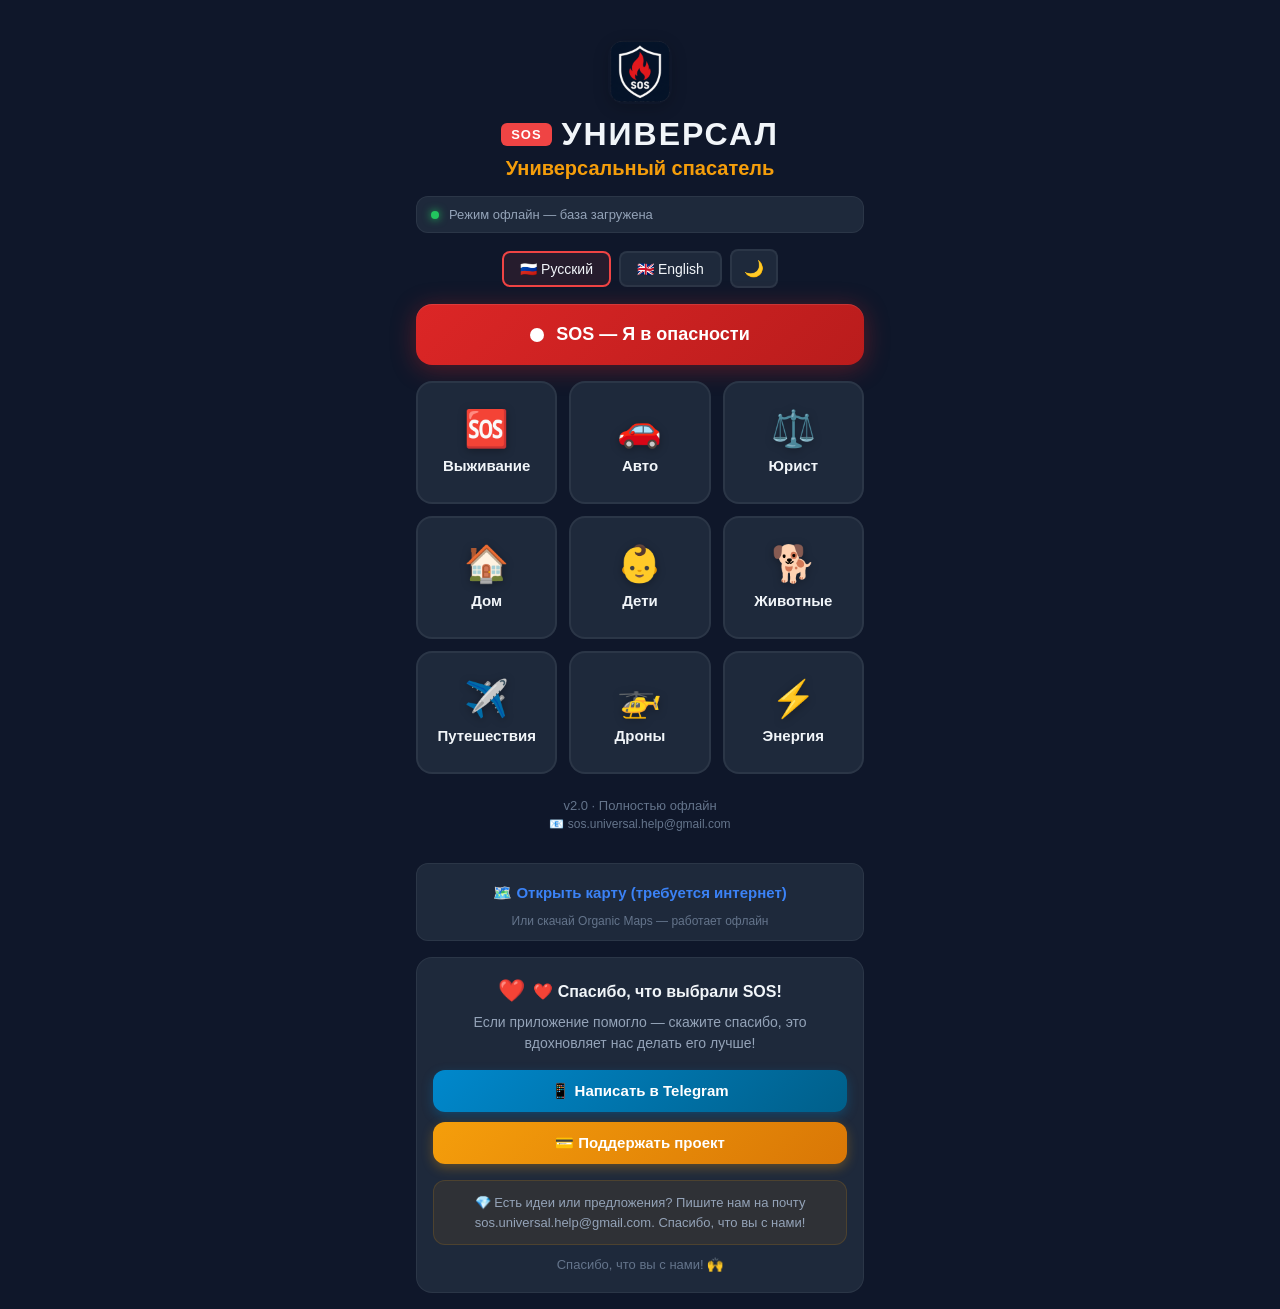
==== index.html @ a9f616a2 "fix: финальные правки перед релизом v2.0 🔧 С: - лавный экран: UNIVERSAL → С - одзаголовок: увеличен " ====
﻿<!DOCTYPE html>
<html lang="ru">
<head>
  <meta charset="UTF-8">
  <meta name="viewport" content="width=device-width, initial-scale=1.0, maximum-scale=1.0, user-scalable=no">
  <meta name="theme-color" content="#0f172a">
  <meta name="apple-mobile-web-app-capable" content="yes">
  <meta name="apple-mobile-web-app-status-bar-style" content="black-translucent">
  <title>SOS UNIVERSAL — Супер-приложение для любых ситуаций</title>
  
  <meta name="apple-mobile-web-app-title" content="SOS UNIVERSAL">
  
  <link rel="manifest" href="./manifest.json">
  <link rel="apple-touch-icon" href="./assets/icons/icon-192.png">
  <link rel="stylesheet" href="./css/styles.css">
</head>
<body>

  <div class="app">
    <!-- ЭКРАН 1: Главная (выбор модуля) -->
    <div class="screen active" id="screen-home">
      <div class="header">
        <img src="./assets/icons/icon-192.png" alt="SOS UNIVERSAL" class="app-logo">
        <h1><span class="sos-badge">SOS</span> <span style="font-size: 32px; letter-spacing: 2px;">УНИВЕРСАЛ</span></h1>
        <p style="font-size: 20px; font-weight: 700; color: var(--accent2); margin: 4px 0 0;" data-i18n="app_subtitle">Универсальный спасатель</p>
      </div>

      <div class="status-bar">
        <div class="dot"></div>
        <span data-i18n="status_online">Режим офлайн — база загружена</span>
      </div>

      <!-- Переключатель языка + тема -->
      <div class="lang-switcher">
        <button class="lang-btn active" data-lang="ru" onclick="setLanguage('ru')">
          🇷🇺 Русский
        </button>
        <button class="lang-btn" data-lang="en" onclick="setLanguage('en')">
          🇬🇧 English
        </button>
        <button class="theme-btn" onclick="toggleTheme()" id="themeToggle">🌙</button>
      </div>

      <!-- КНОПКА SOS -->
      <button class="sos-btn" onclick="window.location.href='./modules/survival/index.html?mode=sos'">
        <div class="pulse"></div>
        <span data-i18n="sos_button">SOS — Я в опасности</span>
      </button>

      <!-- Сетка 3×3 — 9 модулей -->
      <div class="grid">
        <button class="mod-btn survival" onclick="window.location.href='./modules/survival/index.html'">
          <span class="icon">🆘</span>
          <span class="label" data-i18n="mod_survival">Выживание</span>
        </button>
        <button class="mod-btn auto" onclick="window.location.href='./modules/auto/index.html'">
          <span class="icon">🚗</span>
          <span class="label" data-i18n="mod_auto">Авто</span>
        </button>
        <button class="mod-btn lawyer" onclick="window.location.href='./modules/lawyer/index.html'">
          <span class="icon">⚖️</span>
          <span class="label" data-i18n="mod_lawyer">Юрист</span>
        </button>
        <button class="mod-btn home" onclick="window.location.href='./modules/home/index.html'">
          <span class="icon">🏠</span>
          <span class="label" data-i18n="mod_home">Дом</span>
        </button>
        <button class="mod-btn kids" onclick="window.location.href='./modules/children/index.html'">
          <span class="icon">👶</span>
          <span class="label" data-i18n="mod_kids">Дети</span>
        </button>
        <button class="mod-btn animals" onclick="window.location.href='./modules/pets/index.html'">
          <span class="icon">🐕</span>
          <span class="label" data-i18n="mod_animals">Животные</span>
        </button>
        <button class="mod-btn travel" onclick="window.location.href='./modules/travel/index.html'">
          <span class="icon">✈️</span>
          <span class="label" data-i18n="mod_travel">Путешествия</span>
        </button>
        <button class="mod-btn drone" onclick="window.location.href='./modules/drone/index.html'">
          <span class="icon">🚁</span>
          <span class="label" data-i18n="mod_drone">Дроны</span>
        </button>
        <button class="mod-btn energy" onclick="window.location.href='./modules/energy/index.html'">
          <span class="icon">⚡</span>
          <span class="label" data-i18n="mod_energy">Энергия</span>
        </button>
      </div>

      <!-- ФУТЕР -->
      <div class="footer">
        <span data-i18n="footer_text">v2.0 · Полностью офлайн</span>
        <span style="display:block; margin-top:4px; font-size:12px; color:var(--text3);">
          📧 <a href="mailto:sos.universal.help@gmail.com" style="color:var(--text3); text-decoration:none;" data-i18n="footer_email">sos.universal.help@gmail.com</a>
        </span>
      </div>

      <!-- Карта и поддержка -->
      <div class="map-link-block">
        <a href="https://www.openstreetmap.org/" target="_blank" class="map-link" data-i18n="map_link">
          🗺️ Открыть карту (требуется интернет)
        </a>
        <span class="map-hint" data-i18n="map_hint">Или скачай Organic Maps — работает офлайн</span>
      </div>

      <!-- БЛОК БЛАГОДАРНОСТИ -->
      <div class="support-block">
        <div class="support-header">
          <span class="support-heart">❤️</span>
          <span class="support-title" data-i18n="support_title">Спасибо, что выбрали SOS UNIVERSAL!</span>
        </div>
        <p class="support-desc" data-i18n="support_desc">
          Если приложение помогло — скажите спасибо, это вдохновляет нас делать его лучше!
        </p>
        <div class="support-buttons">
          <a href="https://t.me/sos_universal_bot" target="_blank" class="support-btn telegram" data-i18n="support_telegram">
            📱 Написать в Telegram
          </a>
          <a href="https://www.tinkoff.ru/rm/zima.token1/5z4YV31214" target="_blank" rel="noopener noreferrer" class="support-btn donate" data-i18n="support_donate">
            💳 Поддержать проект
          </a>
        </div>
        <div class="support-trust" data-i18n="support_trust">
          💎 Есть идеи или предложения? Пишите нам на почту sos.universal.help@gmail.com. Спасибо, что вы с нами!
        </div>
        <div class="support-footer">
          <span data-i18n="support_footer">Спасибо, что вы с нами! 🙌</span>
        </div>
      </div>
    </div>
  </div>

  <!-- ========================================== -->
  <!-- ПРАВИЛЬНЫЙ ПОРЯДОК ЗАГРУЗКИ СКРИПТОВ v4.0 -->
  <!-- ========================================== -->

  <!-- 1. ЛОКАЛИЗАЦИЯ (СНАЧАЛА!) -->
  <script src="./core/locales.js"></script>

  <!-- 2. ТЕМА -->
  <script src="./core/theme.js"></script>

  <!-- 3. ИНИЦИАЛИЗАЦИЯ ЯЗЫКА -->
  <script>
    window.currentLang = localStorage.getItem('language') || 'ru';
    console.log('🌍 Текущий язык инициализирован:', window.currentLang);
  </script>

  <!-- 4. ПРИЛОЖЕНИЕ (ДЛЯ SOS И Т.Д.) -->
  <script src="./core/app.js"></script>

  <script>
    // ==========================================
    // ГЛОБАЛЬНЫЕ ФУНКЦИИ
    // ==========================================

    function setLanguage(lang) {
      document.querySelectorAll('.lang-btn').forEach(btn => {
        btn.classList.toggle('active', btn.dataset.lang === lang);
      });
      localStorage.setItem('language', lang);
      
      if (typeof window.currentLang !== 'undefined') {
        window.currentLang = lang;
      }
      
      updateTranslations(lang);
      
      if (typeof refreshDataRegistry === 'function') {
        refreshDataRegistry();
      }
    }

    function updateTranslations(lang) {
      const texts = typeof LOCALES !== 'undefined' ? (LOCALES[lang] || LOCALES.ru) : {};
      document.querySelectorAll('[data-i18n]').forEach(el => {
        const key = el.dataset.i18n;
        if (texts[key]) {
          el.textContent = texts[key];
        }
      });
    }

    function openSOS() {
      if (typeof showSOS === 'function') {
        showSOS();
      } else {
        window.location.href = './modules/survival/index.html?mode=sos';
      }
    }

    document.addEventListener('DOMContentLoaded', function() {
      const savedLang = localStorage.getItem('language') || 'ru';
      setLanguage(savedLang);
      
      if (typeof loadTheme === 'function') {
        loadTheme();
      }
    });
  </script>
</body>
</html>
---- css/styles.css ----
﻿/* ============================================
   SOS UNIVERSAL — Основные стили v4.1
   ============================================ */

:root {
  --bg: #0f172a;
  --card: #1e293b;
  --card-hover: #243447;
  --accent: #ef4444;
  --accent2: #f59e0b;
  --accent3: #22c55e;
  --water: #3b82f6;
  --fire: #f97316;
  --shelter: #10b981;
  --food: #84cc16;
  --med: #ec4899;
  --nav: #a855f7;
  --energy: #fbbf24;
  --text: #f1f5f9;
  --text2: #94a3b8;
  --text3: #64748b;
  --border: rgba(255, 255, 255, 0.06);
  --border-hover: rgba(255, 255, 255, 0.12);
  --shadow: 0 4px 20px rgba(0, 0, 0, 0.3);
  --radius: 16px;
}

[data-theme="light"] {
  --bg: #f1f5f9;
  --card: #ffffff;
  --card-hover: #f8fafc;
  --text: #0f172a;
  --text2: #475569;
  --text3: #64748b;
  --border: rgba(0, 0, 0, 0.08);
  --border-hover: rgba(0, 0, 0, 0.12);
  --shadow: 0 4px 20px rgba(0, 0, 0, 0.1);
}

/* ===== БАЗОВЫЕ СТИЛИ ===== */
* {
  box-sizing: border-box;
  -webkit-tap-highlight-color: transparent;
}

html, body {
  margin: 0;
  padding: 0;
  min-height: 100vh;
  background: var(--bg);
  color: var(--text);
  font-family: -apple-system, BlinkMacSystemFont, 'Segoe UI', Roboto, 'Helvetica Neue', Arial, sans-serif;
  overflow-x: hidden;
  -webkit-font-smoothing: antialiased;
  font-size: 16px;
  transition: background-color 0.3s ease, color 0.3s ease;
}

.app {
  max-width: 480px;
  margin: 0 auto;
  padding: 16px;
  min-height: 100vh;
  position: relative;
}

/* ===== APP LOGO ===== */
.app-logo {
  width: 64px;
  height: 64px;
  border-radius: 16px;
  margin-bottom: 8px;
  box-shadow: 0 4px 16px rgba(0, 0, 0, 0.2);
}

/* ===== SCROLLBAR ===== */
::-webkit-scrollbar { width: 6px; }
::-webkit-scrollbar-track { background: var(--bg); }
::-webkit-scrollbar-thumb { background: var(--text3); border-radius: 3px; }

/* ===== HEADER ===== */
.header {
  text-align: center;
  padding: 24px 0 16px;
}

.header h1 {
  font-size: 26px;
  margin: 0;
  font-weight: 800;
  letter-spacing: -0.5px;
  display: flex;
  align-items: center;
  justify-content: center;
  gap: 10px;
}

.sos-badge {
  background: var(--accent);
  color: white;
  padding: 4px 10px;
  border-radius: 6px;
  font-size: 13px;
  font-weight: 900;
  letter-spacing: 1px;
}

.header p {
  color: var(--text2);
  font-size: 14px;
  margin: 8px 0 0;
  font-weight: 400;
}

/* ===== STATUS BAR ===== */
.status-bar {
  display: flex;
  align-items: center;
  gap: 10px;
  font-size: 13px;
  color: var(--text2);
  margin-bottom: 16px;
  padding: 10px 14px;
  background: var(--card);
  border-radius: 12px;
  border: 1px solid var(--border);
}

.status-bar .dot {
  width: 8px;
  height: 8px;
  background: var(--accent3);
  border-radius: 50%;
  box-shadow: 0 0 8px var(--accent3);
  animation: dotPulse 2s infinite;
}

@keyframes dotPulse {
  0%, 100% { opacity: 1; }
  50% { opacity: 0.4; }
}

/* ===== SOS BUTTON ===== */
.sos-btn {
  background: linear-gradient(135deg, #dc2626, #b91c1c);
  border: none;
  border-radius: var(--radius);
  color: white;
  width: 100%;
  padding: 20px;
  font-size: 18px;
  font-weight: 700;
  cursor: pointer;
  margin: 0 0 16px;
  box-shadow: 0 4px 24px rgba(220, 38, 38, 0.35), inset 0 1px 0 rgba(255, 255, 255, 0.1);
  transition: all 0.2s ease;
  display: flex;
  align-items: center;
  justify-content: center;
  gap: 12px;
  position: relative;
  overflow: hidden;
}

.sos-btn::before {
  content: '';
  position: absolute;
  top: 0;
  left: -100%;
  width: 100%;
  height: 100%;
  background: linear-gradient(90deg, transparent, rgba(255, 255, 255, 0.1), transparent);
  transition: left 0.5s;
}

.sos-btn:hover::before { left: 100%; }
.sos-btn:active { transform: scale(0.97); }

.sos-btn .pulse {
  width: 14px;
  height: 14px;
  background: white;
  border-radius: 50%;
  animation: pulse 1.5s infinite ease-in-out;
}

@keyframes pulse {
  0%, 100% { opacity: 1; transform: scale(1); }
  50% { opacity: 0.5; transform: scale(1.4); }
}

/* ===== GRID (ГЛАВНАЯ) ===== */
.grid {
  display: grid;
  grid-template-columns: repeat(3, 1fr);
  gap: 12px;
}

@media (max-width: 480px) {
  .grid { grid-template-columns: repeat(3, 1fr); gap: 8px; }
}
@media (max-width: 360px) {
  .grid { grid-template-columns: repeat(2, 1fr); gap: 6px; }
}

.mod-btn {
  background: var(--card);
  border: 2px solid var(--border);
  border-radius: var(--radius);
  padding: 28px 12px;
  text-align: center;
  cursor: pointer;
  transition: all 0.25s ease;
  color: var(--text);
  display: flex;
  flex-direction: column;
  align-items: center;
  gap: 10px;
  position: relative;
  overflow: hidden;
}

.mod-btn::after {
  content: '';
  position: absolute;
  bottom: 0;
  left: 0;
  width: 100%;
  height: 3px;
  opacity: 0;
  transition: opacity 0.3s;
}

.mod-btn:hover {
  transform: translateY(-3px);
  border-color: var(--border-hover);
  box-shadow: var(--shadow);
}
.mod-btn:active { transform: translateY(-1px) scale(0.98); }

.mod-btn .icon { font-size: 36px; line-height: 1; filter: drop-shadow(0 2px 4px rgba(0,0,0,0.3)); }
.mod-btn .label { font-size: 15px; font-weight: 600; }

/* Цвета категорий модулей на главной */
.mod-btn.survival::after { background: var(--water); }
.mod-btn.auto::after { background: var(--fire); }
.mod-btn.lawyer::after { background: var(--shelter); }
.mod-btn.home::after { background: var(--food); }
.mod-btn.kids::after { background: var(--med); }
.mod-btn.animals::after { background: var(--nav); }
.mod-btn.travel::after { background: var(--accent2); }
.mod-btn.drone::after { background: #ea580c; }
.mod-btn.energy::after { background: var(--energy); }
.mod-btn.soon::after { background: var(--text3); }
.mod-btn:hover::after { opacity: 1; }

.mod-btn.survival:hover { border-color: rgba(59,130,246,0.4); background: rgba(59,130,246,0.06); }
.mod-btn.auto:hover { border-color: rgba(249,115,22,0.4); background: rgba(249,115,22,0.06); }
.mod-btn.lawyer:hover { border-color: rgba(16,185,129,0.4); background: rgba(16,185,129,0.06); }
.mod-btn.home:hover { border-color: rgba(132,204,22,0.4); background: rgba(132,204,22,0.06); }
.mod-btn.kids:hover { border-color: rgba(236,72,153,0.4); background: rgba(236,72,153,0.06); }
.mod-btn.animals:hover { border-color: rgba(168,85,247,0.4); background: rgba(168,85,247,0.06); }
.mod-btn.travel:hover { border-color: rgba(245,158,11,0.4); background: rgba(245,158,11,0.06); }
.mod-btn.drone:hover { border-color: rgba(234,88,12,0.4); background: rgba(234,88,12,0.06); }
.mod-btn.energy:hover { border-color: rgba(251,191,36,0.4); background: rgba(251,191,36,0.06); }
.mod-btn.soon:hover { border-color: rgba(100,116,139,0.4); background: rgba(100,116,139,0.06); }

/* ===== КНОПКИ КАТЕГОРИЙ В МОДУЛЯХ ===== */
.cat-btn {
  background: var(--card);
  border: 2px solid var(--border);
  border-radius: var(--radius);
  padding: 20px 12px;
  text-align: center;
  cursor: pointer;
  transition: all 0.25s ease;
  color: var(--text);
  display: flex;
  flex-direction: column;
  align-items: center;
  gap: 8px;
  width: 100%;
}

.cat-btn:hover {
  transform: translateY(-2px);
  border-color: var(--border-hover);
  box-shadow: var(--shadow);
}

.cat-btn .icon { font-size: 28px; }
.cat-btn .label { font-size: 13px; font-weight: 600; }

/* ===== LANGUAGE SWITCHER ===== */
.lang-switcher {
  display: flex;
  align-items: center;
  gap: 8px;
  margin-bottom: 16px;
  justify-content: center;
}

.lang-btn {
  background: var(--card);
  border: 2px solid var(--border);
  border-radius: 8px;
  padding: 8px 16px;
  font-size: 14px;
  cursor: pointer;
  transition: all 0.2s ease;
  color: var(--text);
}

.lang-btn.active {
  border-color: var(--accent);
  background: rgba(239, 68, 68, 0.1);
}
.lang-btn:hover { border-color: var(--border-hover); }

.theme-btn {
  background: var(--card);
  border: 2px solid var(--border);
  border-radius: 8px;
  padding: 8px 12px;
  font-size: 16px;
  cursor: pointer;
  transition: all 0.2s ease;
  color: var(--text);
}
.theme-btn:hover { border-color: var(--border-hover); }

/* ===== FOOTER ===== */
.footer {
  text-align: center;
  padding: 24px 0 16px;
  color: var(--text3);
  font-size: 13px;
}

/* ===== SCREENS ===== */
.screen {
  display: none;
  animation: fadeIn 0.35s cubic-bezier(0.4, 0, 0.2, 1);
}
.screen.active { display: block; }

@keyframes fadeIn {
  from { opacity: 0; transform: translateY(12px); }
  to { opacity: 1; transform: translateY(0); }
}

/* ===== BACK BUTTON ===== */
.back-btn {
  background: transparent;
  border: 1px solid var(--border);
  color: var(--text2);
  border-radius: 10px;
  padding: 10px 18px;
  cursor: pointer;
  font-size: 14px;
  margin-bottom: 16px;
  transition: all 0.2s;
  font-weight: 500;
  position: relative;
  z-index: 100;
  display: inline-block;
}

.back-btn:hover {
  border-color: var(--border-hover);
  color: var(--text);
  background: rgba(255, 255, 255, 0.03);
}
.back-btn:active { transform: scale(0.97); }

/* ===== PROGRESS BAR ===== */
.progress-bar {
  height: 4px;
  background: var(--border);
  border-radius: 2px;
  margin-bottom: 20px;
  overflow: hidden;
}

.progress-fill {
  height: 100%;
  background: linear-gradient(90deg, var(--water), #60a5fa);
  border-radius: 2px;
  transition: width 0.5s cubic-bezier(0.4, 0, 0.2, 1);
  box-shadow: 0 0 8px rgba(59, 130, 246, 0.3);
}

/* ===== QUESTION CARD ===== */
.question-card {
  background: var(--card);
  border-radius: var(--radius);
  padding: 24px 20px;
  border: 1px solid var(--border);
  margin-bottom: 16px;
}

.question-card h3 {
  margin: 0 0 20px;
  font-size: 20px;
  color: var(--text);
  font-weight: 700;
  line-height: 1.4;
}

.question-num {
  display: inline-block;
  background: var(--water);
  color: white;
  padding: 4px 10px;
  border-radius: 20px;
  font-size: 12px;
  font-weight: 700;
  margin-bottom: 12px;
}

/* ===== ПОДСКАЗКА ДЛЯ MULTI ===== */
.question-hint {
  margin: 0 0 14px 0;
  padding: 10px 14px;
  background: rgba(59, 130, 246, 0.12);
  border-left: 3px solid #3b82f6;
  border-radius: 0 8px 8px 0;
  color: #60a5fa;
  font-size: 14px;
  font-weight: 500;
  line-height: 1.4;
  display: flex;
  align-items: center;
  gap: 8px;
}

[data-theme="light"] .question-hint {
  background: rgba(59, 130, 246, 0.08);
  color: #2563eb;
}

/* ===== OPTIONS ===== */
.option {
  background: rgba(255, 255, 255, 0.02);
  border: 1.5px solid var(--border);
  border-radius: 12px;
  padding: 16px;
  margin-bottom: 10px;
  cursor: pointer;
  display: flex;
  align-items: center;
  gap: 14px;
  transition: all 0.2s ease;
  font-size: 16px;
  font-weight: 500;
  color: var(--text);
}

.option:hover {
  background: rgba(255, 255, 255, 0.04);
  border-color: var(--border-hover);
}

.option .check {
  width: 24px;
  height: 24px;
  border: 2px solid var(--text3);
  border-radius: 8px;
  flex-shrink: 0;
  display: flex;
  align-items: center;
  justify-content: center;
  font-size: 14px;
  transition: all 0.2s cubic-bezier(0.34, 1.56, 0.64, 1);
  color: transparent;
}

.option.multi .check { border-radius: 4px !important; }

.option.selected {
  background: rgba(59, 130, 246, 0.08);
  border-color: var(--water);
  color: var(--text);
}

.option.selected .check {
  background: var(--water);
  border-color: var(--water);
  color: white;
  box-shadow: 0 0 8px rgba(59, 130, 246, 0.4);
  transform: scale(1.1);
}

/* ===== NEXT BUTTON ===== */
.next-btn, .restart-btn {
  background: var(--water);
  border: none;
  border-radius: 14px;
  color: white;
  width: 100%;
  padding: 18px;
  font-size: 16px;
  font-weight: 700;
  cursor: pointer;
  margin-top: 8px;
  transition: all 0.2s ease;
  box-shadow: 0 4px 16px rgba(59, 130, 246, 0.3);
}

.next-btn:disabled {
  opacity: 0.35;
  cursor: not-allowed;
  box-shadow: none;
}

.next-btn:hover:not(:disabled) {
  transform: translateY(-1px);
  box-shadow: 0 6px 20px rgba(59, 130, 246, 0.4);
}
.next-btn:active:not(:disabled) { transform: scale(0.98); }

.restart-btn {
  background: var(--card);
  color: var(--text);
  border: 1px solid var(--border);
  box-shadow: none;
  margin-top: 16px;
}
.restart-btn:hover {
  border-color: var(--border-hover);
  background: var(--card-hover);
}

/* ===== RESULTS ===== */
.results-header {
  text-align: center;
  padding: 8px 0 20px;
}

.result-icon, #result-icon {
  font-size: 40px;
  margin-bottom: 8px;
}

.results-header h2 {
  margin: 0;
  font-size: 22px;
  font-weight: 700;
}
.results-header p {
  margin: 6px 0 0;
  color: var(--text2);
  font-size: 14px;
}

.result-card {
  background: var(--card);
  border-radius: var(--radius);
  padding: 20px;
  margin-bottom: 14px;
  border: 1px solid var(--border);
  border-left: 4px solid var(--water);
  cursor: pointer;
  transition: all 0.2s ease;
}

.result-card:hover {
  transform: translateX(4px);
  border-color: var(--border-hover);
}
.result-card:active { transform: translateX(2px) scale(0.99); }
.result-card.selected {
  border-left-color: var(--accent2);
  background: rgba(245, 158, 11, 0.05);
}

.result-card h4 {
  margin: 0 0 10px;
  font-size: 17px;
  font-weight: 700;
}
.result-card h3 {
  margin: 0 0 10px;
  font-size: 18px;
  font-weight: 700;
}
.result-card p {
  margin: 0;
  color: var(--text2);
  font-size: 15px;
  line-height: 1.6;
}
.result-card .meta {
  display: flex;
  gap: 10px;
  margin-top: 14px;
  font-size: 12px;
  color: var(--text3);
  flex-wrap: wrap;
}
.result-card .meta span {
  background: rgba(255, 255, 255, 0.04);
  padding: 5px 12px;
  border-radius: 20px;
  border: 1px solid var(--border);
}

/* ===== RESULT PREVIEW (for app.js) ===== */
.result-preview {
  display: flex;
  justify-content: space-between;
  align-items: center;
  margin-top: 12px;
  padding-top: 12px;
  border-top: 1px solid var(--border);
  color: var(--text3);
  font-size: 13px;
}
.result-preview .preview-label {
  display: flex;
  align-items: center;
  gap: 6px;
}
.result-preview .preview-arrow {
  font-size: 18px;
  color: var(--text2);
}

/* ===== NO RESULTS ===== */
.no-results {
  text-align: center;
  padding: 40px 20px;
  color: var(--text2);
}
.no-results p {
  font-size: 16px;
  margin-bottom: 8px;
}
.no-results .hint {
  font-size: 14px;
  color: var(--text3);
}

/* ===== BADGES — NAMESPACE ===== */
.badge.prio-fast { background: rgba(239, 68, 68, 0.12); color: #ef4444; }
.badge.prio-medium { background: rgba(245, 158, 11, 0.12); color: #f59e0b; }
.badge.prio-slow { background: rgba(16, 185, 129, 0.12); color: #10b981; }

.badge.rel-high { background: rgba(16, 185, 129, 0.12); color: #10b981; }
.badge.rel-medium { background: rgba(245, 158, 11, 0.12); color: #f59e0b; }
.badge.rel-low { background: rgba(239, 68, 68, 0.12); color: #ef4444; }

.badge.time { background: rgba(59, 130, 246, 0.12); color: #3b82f6; }
.badge.yield { background: rgba(16, 185, 129, 0.12); color: #10b981; }

/* ===== DETAIL VIEW ===== */
.detail-card {
  background: var(--card);
  border-radius: var(--radius);
  padding: 24px 20px;
  border: 1px solid var(--border);
  margin-bottom: 16px;
}

.detail-card h2 {
  margin: 0 0 16px;
  font-size: 22px;
  font-weight: 700;
}
.detail-card .detail-desc {
  color: var(--text2);
  font-size: 16px;
  line-height: 1.7;
  margin-bottom: 20px;
}

.detail-meta {
  display: flex;
  flex-wrap: wrap;
  gap: 8px;
  margin: 8px 0 16px;
}

/* ===== DETAIL TAGS ===== */
.detail-tags {
  display: flex;
  flex-wrap: wrap;
  gap: 6px;
  margin-top: 16px;
}
.detail-tags .tag {
  background: var(--border);
  color: var(--text2);
  padding: 4px 10px;
  border-radius: 20px;
  font-size: 11px;
  font-weight: 500;
}

/* ===== STEPS & WARNINGS ===== */
.steps-block, .warnings-block { margin-bottom: 20px; }
.steps-block h4, .warnings-block h4 {
  margin: 0 0 12px;
  font-size: 17px;
  font-weight: 700;
  text-transform: uppercase;
  letter-spacing: 0.5px;
}
.steps-block h4 { color: #10b981 !important; }
.warnings-block h4 { color: #f59e0b !important; }

.step-item, .warning-item {
  display: flex;
  gap: 12px;
  margin-bottom: 12px;
  font-size: 15px;
  line-height: 1.6;
  color: var(--text);
}

.step-num {
  width: 28px;
  height: 28px;
  background: var(--water);
  color: white;
  border-radius: 50%;
  display: flex;
  align-items: center;
  justify-content: center;
  font-size: 12px;
  font-weight: 700;
  flex-shrink: 0;
}

.warning-item .warn-icon {
  width: 28px;
  height: 28px;
  background: rgba(239, 68, 68, 0.15);
  color: var(--accent);
  border-radius: 50%;
  display: flex;
  align-items: center;
  justify-content: center;
  font-size: 14px;
  flex-shrink: 0;
}

/* ===== SOS SCREEN ===== */
.sos-card {
  background: var(--card);
  border-radius: var(--radius);
  padding: 24px 20px;
  border: 1px solid var(--border);
}

.sos-header {
  text-align: center;
  margin-bottom: 20px;
}
.sos-icon { font-size: 48px; margin-bottom: 12px; }
.sos-header h2 { margin: 0; font-size: 22px; font-weight: 700; }
.sos-desc {
  color: var(--text2);
  font-size: 15px;
  line-height: 1.6;
  margin-bottom: 20px;
}

.gps-block, .contact-block, .signals-block {
  margin-bottom: 20px;
  padding: 16px;
  background: rgba(255, 255, 255, 0.02);
  border-radius: 12px;
  border: 1px solid var(--border);
}

.gps-label, .contact-title, .signals-title {
  font-weight: 600;
  font-size: 15px;
  margin-bottom: 8px;
  color: var(--text);
}

.gps-coords {
  font-size: 18px;
  font-weight: 700;
  color: var(--accent3);
  font-family: 'Courier New', monospace;
}
.gps-time {
  font-size: 13px;
  color: var(--text3);
  margin-top: 4px;
}

.signal-item {
  display: flex;
  align-items: center;
  gap: 12px;
  padding: 12px;
  margin-bottom: 8px;
  background: var(--card);
  border-radius: 10px;
  cursor: pointer;
  transition: all 0.2s;
  border: 1px solid transparent;
}

.signal-item:hover {
  background: var(--card-hover);
  border-color: var(--border);
}

.signal-check {
  width: 22px;
  height: 22px;
  border: 2px solid var(--text3);
  border-radius: 6px;
  display: flex;
  align-items: center;
  justify-content: center;
  font-size: 12px;
  transition: all 0.2s;
  flex-shrink: 0;
  color: transparent;
}

.signal-item.active .signal-check {
  background: var(--accent3);
  border-color: var(--accent3);
  color: white;
}

.signal-item.active {
  border-color: rgba(34, 197, 94, 0.2);
  background: rgba(34, 197, 94, 0.05);
}

.flashlight-btn {
  width: 100%;
  padding: 16px;
  background: var(--card);
  border: 2px solid var(--border);
  border-radius: 12px;
  color: var(--text);
  font-size: 16px;
  font-weight: 600;
  cursor: pointer;
  margin: 16px 0;
  transition: all 0.3s;
}

.flashlight-btn.on {
  background: var(--accent2);
  border-color: var(--accent2);
  color: #000;
  box-shadow: 0 0 20px rgba(245, 158, 11, 0.3);
}

.psychology-block {
  margin-top: 20px;
  padding: 16px;
  background: rgba(139, 92, 246, 0.06);
  border-radius: 12px;
  border: 1px solid rgba(139, 92, 246, 0.15);
}

.psychology-title {
  font-weight: 700;
  font-size: 16px;
  margin-bottom: 12px;
  color: var(--text);
}

.psychology-item {
  display: flex;
  align-items: center;
  gap: 10px;
  padding: 8px 0;
  font-size: 14px;
  color: var(--text2);
}
.psychology-icon { font-size: 18px; }

.contact-field { margin-bottom: 16px; }
.contact-field label {
  font-size: 14px;
  color: var(--text2);
  font-weight: 500;
  display: block;
  margin-bottom: 4px;
}

.contact-input {
  width: 100%;
  padding: 14px 16px;
  background: var(--bg);
  border: 1px solid var(--border);
  border-radius: 10px;
  color: var(--text);
  font-size: 16px;
  transition: all 0.2s;
}

.contact-input:focus {
  outline: none;
  border-color: var(--water);
  box-shadow: 0 0 0 3px rgba(59, 130, 246, 0.1);
}

.send-sos-btn {
  width: 100%;
  padding: 18px;
  background: linear-gradient(135deg, #dc2626, #b91c1c);
  border: none;
  border-radius: 14px;
  color: white;
  font-size: 17px;
  font-weight: 700;
  cursor: pointer;
  margin: 8px 0 20px;
  transition: all 0.2s;
  box-shadow: 0 4px 16px rgba(220, 38, 38, 0.3);
}

.send-sos-btn:hover {
  transform: translateY(-1px);
  box-shadow: 0 6px 20px rgba(220, 38, 38, 0.4);
}
.send-sos-btn:active { transform: scale(0.97); }

/* ===== MAP LINK ===== */
.map-link-block {
  text-align: center;
  margin-top: 16px;
  padding: 12px;
  background: var(--card);
  border-radius: 12px;
  border: 1px solid var(--border);
}

.map-link {
  display: inline-block;
  color: var(--water);
  text-decoration: none;
  font-weight: 600;
  font-size: 15px;
  padding: 8px 16px;
  border-radius: 8px;
  transition: all 0.2s;
}
.map-link:hover {
  background: rgba(59, 130, 246, 0.08);
  transform: translateY(-1px);
}
.map-hint {
  display: block;
  font-size: 12px;
  color: var(--text3);
  margin-top: 4px;
}

/* ===== SUPPORT BLOCK ===== */
.support-block {
  margin-top: 16px;
  padding: 20px 16px;
  background: var(--card);
  border-radius: var(--radius);
  border: 1px solid var(--border);
  text-align: center;
}

.support-header {
  display: flex;
  align-items: center;
  justify-content: center;
  gap: 8px;
  margin-bottom: 8px;
}
.support-heart {
  font-size: 22px;
  animation: heartBeat 2s infinite ease-in-out;
}

@keyframes heartBeat {
  0%, 100% { transform: scale(1); }
  15% { transform: scale(1.2); }
  30% { transform: scale(1); }
  45% { transform: scale(1.15); }
  60% { transform: scale(1); }
}

.support-title { font-size: 16px; font-weight: 700; color: var(--text); }
.support-desc {
  font-size: 14px;
  color: var(--text2);
  margin: 8px 0 16px;
  line-height: 1.5;
}

.support-buttons {
  display: flex;
  flex-direction: column;
  gap: 10px;
  margin-bottom: 16px;
}

.support-btn {
  display: flex;
  align-items: center;
  justify-content: center;
  gap: 8px;
  padding: 12px 20px;
  border-radius: 12px;
  font-size: 15px;
  font-weight: 600;
  text-decoration: none;
  transition: all 0.3s ease;
  border: none;
  cursor: pointer;
}

.support-btn.telegram {
  background: linear-gradient(135deg, #0088cc, #005f8a);
  color: white;
  box-shadow: 0 4px 12px rgba(0, 136, 204, 0.3);
}
.support-btn.telegram:hover {
  transform: translateY(-2px);
  box-shadow: 0 6px 20px rgba(0, 136, 204, 0.4);
}

.support-btn.donate {
  background: linear-gradient(135deg, #f59e0b, #d97706);
  color: white;
  box-shadow: 0 4px 12px rgba(245, 158, 11, 0.3);
}
.support-btn.donate:hover {
  transform: translateY(-2px);
  box-shadow: 0 6px 20px rgba(245, 158, 11, 0.4);
}

.support-trust {
  margin-top: 16px;
  padding: 12px 16px;
  background: rgba(245, 158, 11, 0.08);
  border: 1px solid rgba(245, 158, 11, 0.15);
  border-radius: 12px;
  font-size: 13px;
  color: var(--text2);
  line-height: 1.5;
}
.support-footer {
  margin-top: 12px;
  font-size: 13px;
  color: var(--text3);
}

/* ===== TOAST ===== */
.toast {
  position: fixed;
  bottom: 24px;
  left: 50%;
  transform: translateX(-50%);
  background: var(--card);
  border: 1px solid var(--border);
  color: var(--text);
  padding: 14px 28px;
  border-radius: 12px;
  font-size: 14px;
  display: none;
  z-index: 100;
  box-shadow: var(--shadow);
  font-weight: 500;
  max-width: 90%;
  text-align: center;
}

/* ===== RESPONSIVE ===== */
@media (max-width: 480px) {
  .app { padding: 12px; }
  .header h1 { font-size: 22px; }
  .mod-btn { padding: 22px 8px; }
  .mod-btn .icon { font-size: 30px; }
  .mod-btn .label { font-size: 13px; }
  .sos-btn { font-size: 16px; padding: 16px; }
  .question-card h3 { font-size: 18px; }
  .option { font-size: 15px; padding: 14px; }
  .result-card h4 { font-size: 16px; }
  .result-card p { font-size: 14px; }
  .step-item, .warning-item { font-size: 14px; }
  .detail-card .detail-desc { font-size: 15px; }
  .detail-card h2 { font-size: 19px; }
  .support-title { font-size: 14px; }
  .support-desc { font-size: 13px; }
  .support-btn { font-size: 14px; padding: 10px 16px; }
  .question-hint { font-size: 13px; padding: 8px 12px; }
}

@media (max-width: 360px) {
  .app { padding: 8px; }
  .header h1 { font-size: 18px; }
  .mod-btn { padding: 16px 6px; }
  .mod-btn .icon { font-size: 24px; }
  .mod-btn .label { font-size: 11px; }
  .sos-btn { font-size: 14px; padding: 12px; }
  .grid { gap: 8px; }
  .question-card h3 { font-size: 16px; }
  .option { font-size: 14px; padding: 12px; }
  .result-card h4 { font-size: 14px; }
  .result-card p { font-size: 13px; }
  .step-item, .warning-item { font-size: 13px; }
  .detail-card .detail-desc { font-size: 14px; }
  .detail-card h2 { font-size: 17px; }
  .support-title { font-size: 13px; }
  .support-btn { font-size: 13px; padding: 8px 12px; }
}
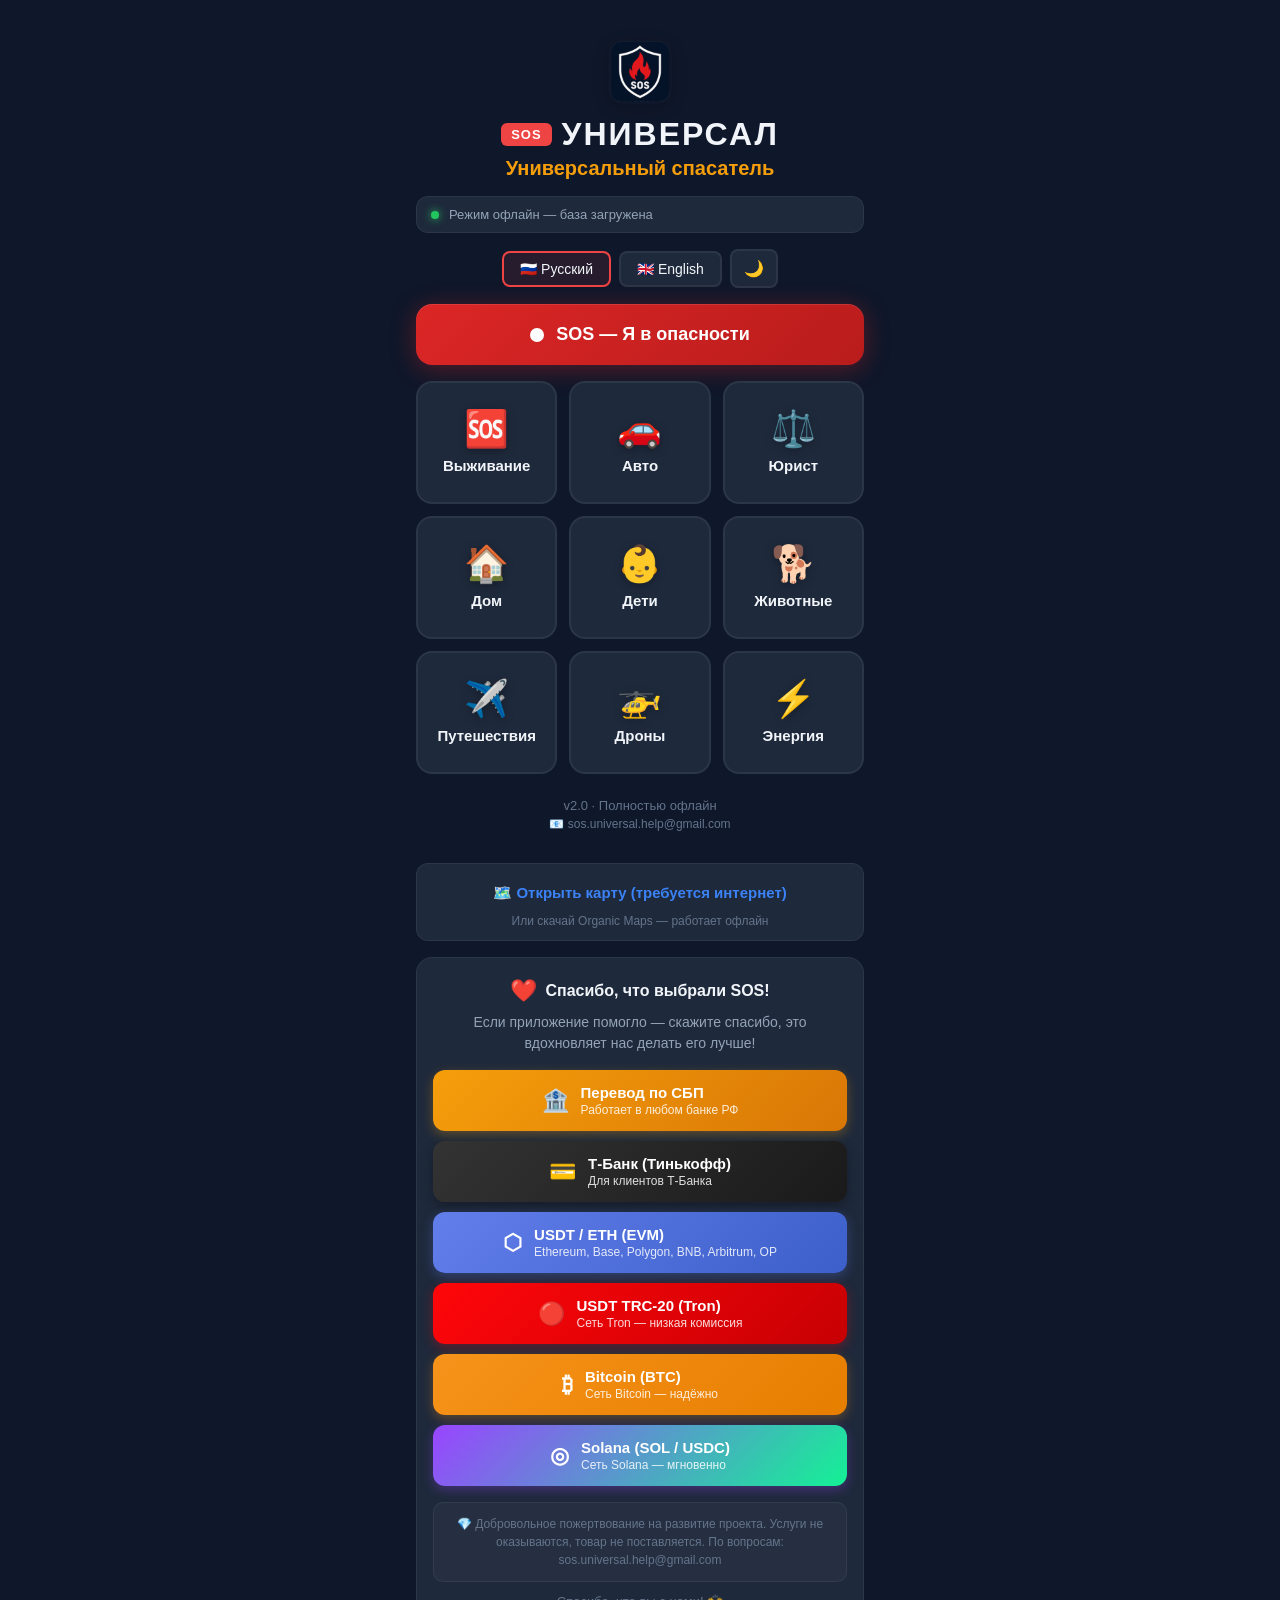
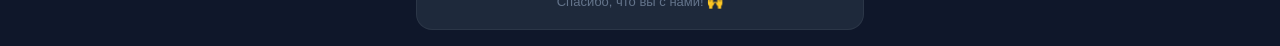
==== commit a26d605e: "feat: добавлены ключи поддержки (6 способов)" ====
--- a/index.html
+++ b/index.html
@@ -21,8 +21,8 @@
     <div class="screen active" id="screen-home">
       <div class="header">
         <img src="./assets/icons/icon-192.png" alt="SOS UNIVERSAL" class="app-logo">
-        <h1><span class="sos-badge">SOS</span> <span style="font-size: 32px; letter-spacing: 2px;">УНИВЕРСАЛ</span></h1>
-        <p style="font-size: 20px; font-weight: 700; color: var(--accent2); margin: 4px 0 0;" data-i18n="app_subtitle">Универсальный спасатель</p>
+        <h1><span class="sos-badge">SOS</span> <span style="font-size:32px; letter-spacing:2px;" data-i18n="app_title">УНИВЕРСАЛ</span></h1>
+        <p style="font-size:20px; font-weight:700; color:var(--accent2); margin:4px 0 0;" data-i18n="app_subtitle">Универсальный спасатель</p>
       </div>
 
       <div class="status-bar">
@@ -95,7 +95,7 @@
         </span>
       </div>
 
-      <!-- Карта и поддержка -->
+      <!-- Карта -->
       <div class="map-link-block">
         <a href="https://www.openstreetmap.org/" target="_blank" class="map-link" data-i18n="map_link">
           🗺️ Открыть карту (требуется интернет)
@@ -103,26 +103,85 @@
         <span class="map-hint" data-i18n="map_hint">Или скачай Organic Maps — работает офлайн</span>
       </div>
 
-      <!-- БЛОК БЛАГОДАРНОСТИ -->
-      <div class="support-block">
+      <!-- БЛОК ПОДДЕРЖКИ v2.2 — 6 способов -->
+      <div class="support-block" id="supportBlock">
         <div class="support-header">
           <span class="support-heart">❤️</span>
           <span class="support-title" data-i18n="support_title">Спасибо, что выбрали SOS UNIVERSAL!</span>
         </div>
+
         <p class="support-desc" data-i18n="support_desc">
-          Если приложение помогло — скажите спасибо, это вдохновляет нас делать его лучше!
+          Если приложение помогло — скажите спасибо. Это вдохновляет нас делать его лучше.
         </p>
-        <div class="support-buttons">
-          <a href="https://t.me/sos_universal_bot" target="_blank" class="support-btn telegram" data-i18n="support_telegram">
-            📱 Написать в Telegram
+
+        <div class="support-methods">
+
+          <!-- СБП -->
+          <button class="support-btn sbp" onclick="copySBP()" title="Скопировать реквизиты СБП">
+            <span class="btn-icon">🏦</span>
+            <span class="btn-text">
+              <span class="btn-label" data-i18n="support_sbp">Перевод по СБП</span>
+              <span class="btn-hint" data-i18n="support_sbp_hint">Работает в любом банке РФ</span>
+            </span>
+          </button>
+
+          <!-- Т-Банк -->
+          <a href="https://www.tinkoff.ru/rm/zima.token1/5z4YV31214" 
+             target="_blank" 
+             rel="noopener noreferrer nofollow"
+             class="support-btn tinkoff"
+             onclick="trackSupport('tinkoff')"
+             title="Открыть в Т-Банке">
+            <span class="btn-icon">💳</span>
+            <span class="btn-text">
+              <span class="btn-label" data-i18n="support_tinkoff">Т-Банк (Тинькофф)</span>
+              <span class="btn-hint" data-i18n="support_tinkoff_hint">Для клиентов Т-Банка</span>
+            </span>
           </a>
-          <a href="https://www.tinkoff.ru/rm/zima.token1/5z4YV31214" target="_blank" rel="noopener noreferrer" class="support-btn donate" data-i18n="support_donate">
-            💳 Поддержать проект
-          </a>
+
+          <!-- EVM -->
+          <button class="support-btn evm" onclick="copyEVM()" title="Скопировать EVM-адрес">
+            <span class="btn-icon">⬡</span>
+            <span class="btn-text">
+              <span class="btn-label" data-i18n="support_evm">USDT / ETH (EVM)</span>
+              <span class="btn-hint" data-i18n="support_evm_hint">Ethereum, Base, Polygon, BNB...</span>
+            </span>
+          </button>
+
+          <!-- Tron -->
+          <button class="support-btn tron" onclick="copyTron()" title="Скопировать Tron-адрес">
+            <span class="btn-icon">🔴</span>
+            <span class="btn-text">
+              <span class="btn-label" data-i18n="support_tron">USDT TRC-20 (Tron)</span>
+              <span class="btn-hint" data-i18n="support_tron_hint">Сеть Tron — низкая комиссия</span>
+            </span>
+          </button>
+
+          <!-- Bitcoin -->
+          <button class="support-btn btc" onclick="copyBTC()" title="Скопировать Bitcoin-адрес">
+            <span class="btn-icon">₿</span>
+            <span class="btn-text">
+              <span class="btn-label" data-i18n="support_btc">Bitcoin (BTC)</span>
+              <span class="btn-hint" data-i18n="support_btc_hint">Сеть Bitcoin — надёжно</span>
+            </span>
+          </button>
+
+          <!-- Solana -->
+          <button class="support-btn sol" onclick="copySOL()" title="Скопировать Solana-адрес">
+            <span class="btn-icon">◎</span>
+            <span class="btn-text">
+              <span class="btn-label" data-i18n="support_sol">Solana (SOL / USDC)</span>
+              <span class="btn-hint" data-i18n="support_sol_hint">Сеть Solana — мгновенно</span>
+            </span>
+          </button>
+
         </div>
-        <div class="support-trust" data-i18n="support_trust">
-          💎 Есть идеи или предложения? Пишите нам на почту sos.universal.help@gmail.com. Спасибо, что вы с нами!
+
+        <div class="support-legal" data-i18n="support_legal">
+          💎 Добровольное пожертвование на развитие проекта. Услуги не оказываются, товар не поставляется. 
+          По вопросам: <a href="mailto:sos.universal.help@gmail.com">sos.universal.help@gmail.com</a>
         </div>
+
         <div class="support-footer">
           <span data-i18n="support_footer">Спасибо, что вы с нами! 🙌</span>
         </div>
@@ -189,6 +248,102 @@
       }
     }
 
+    // ==========================================
+    // ФУНКЦИИ ПОДДЕРЖКИ (защита от банов + UX)
+    // ==========================================
+
+    // СБП: копируем номер телефона в буфер
+    function copySBP() {
+      const phone = '+79639424331';
+      if (navigator.clipboard && navigator.clipboard.writeText) {
+        navigator.clipboard.writeText(phone).then(() => {
+          showToast('📋 Номер скопирован. Откройте банк → СБП → Перевод по номеру телефона');
+        }).catch(() => {
+          fallbackCopy(phone, 'Номер скопирован. Откройте банк → СБП');
+        });
+      } else {
+        fallbackCopy(phone, 'Номер скопирован. Откройте банк → СБП');
+      }
+    }
+
+    // EVM: копируем адрес (Ethereum, Base, Polygon, BNB, Arbitrum, OP, Linea)
+    function copyEVM() {
+      const address = '0x428B1872339a628213d8560C1C2aB26146499dcA';
+      if (navigator.clipboard && navigator.clipboard.writeText) {
+        navigator.clipboard.writeText(address).then(() => {
+          showToast('📋 EVM-адрес скопирован. Сети: ETH, Base, Polygon, BNB, Arbitrum, OP');
+        }).catch(() => {
+          fallbackCopy(address, 'EVM-адрес скопирован');
+        });
+      } else {
+        fallbackCopy(address, 'EVM-адрес скопирован');
+      }
+    }
+
+    // Tron: копируем TRC-20 адрес
+    function copyTron() {
+      const address = 'TYBCg6Ev5uPjAopKxhritoqSuDwVHV5LbT';
+      if (navigator.clipboard && navigator.clipboard.writeText) {
+        navigator.clipboard.writeText(address).then(() => {
+          showToast('📋 Tron-адрес скопирован. Сеть: TRC-20 (Tron)');
+        }).catch(() => {
+          fallbackCopy(address, 'Tron-адрес скопирован');
+        });
+      } else {
+        fallbackCopy(address, 'Tron-адрес скопирован');
+      }
+    }
+
+    // Bitcoin: копируем BTC-адрес
+    function copyBTC() {
+      const address = 'bc1qw0lfv4hwvzk9qhax2xp0n4jm94lce4mkn8pwjl';
+      if (navigator.clipboard && navigator.clipboard.writeText) {
+        navigator.clipboard.writeText(address).then(() => {
+          showToast('📋 Bitcoin-адрес скопирован. Сеть: Bitcoin (BTC)');
+        }).catch(() => {
+          fallbackCopy(address, 'Bitcoin-адрес скопирован');
+        });
+      } else {
+        fallbackCopy(address, 'Bitcoin-адрес скопирован');
+      }
+    }
+
+    // Solana: копируем SOL-адрес
+    function copySOL() {
+      const address = '4rPx8Vtk5dcBe8CpCb9ZgaGf9HwW9cf5FesuspijLfCj';
+      if (navigator.clipboard && navigator.clipboard.writeText) {
+        navigator.clipboard.writeText(address).then(() => {
+          showToast('📋 Solana-адрес скопирован. Сеть: Solana (SOL / USDC)');
+        }).catch(() => {
+          fallbackCopy(address, 'Solana-адрес скопирован');
+        });
+      } else {
+        fallbackCopy(address, 'Solana-адрес скопирован');
+      }
+    }
+
+    // Fallback копирование для старых браузеров
+    function fallbackCopy(text, msg) {
+      const ta = document.createElement('textarea');
+      ta.value = text;
+      ta.style.position = 'fixed';
+      ta.style.opacity = '0';
+      document.body.appendChild(ta);
+      ta.select();
+      try {
+        document.execCommand('copy');
+        showToast(msg);
+      } catch (e) {
+        showToast('Реквизиты: ' + text);
+      }
+      document.body.removeChild(ta);
+    }
+
+    // Трекинг (опционально)
+    function trackSupport(method) {
+      console.log('[Support] Клик:', method);
+    }
+
     document.addEventListener('DOMContentLoaded', function() {
       const savedLang = localStorage.getItem('language') || 'ru';
       setLanguage(savedLang);
--- a/css/styles.css
+++ b/css/styles.css
@@ -705,6 +705,8 @@
   font-weight: 700;
   text-transform: uppercase;
   letter-spacing: 0.5px;
+  display: flex;
+  align-items: center;
 }
 .steps-block h4 { color: #10b981 !important; }
 .warnings-block h4 { color: #f59e0b !important; }
@@ -1074,6 +1076,149 @@
   font-weight: 500;
   max-width: 90%;
   text-align: center;
+}
+
+/* ===== ПОДСКАЗКА НА ЭКРАНЕ РЕЗУЛЬТАТОВ ===== */
+.result-hint {
+  text-align: center;
+  font-size: 20px;        /* увеличенный шрифт */
+  font-weight: 700;       /* жирный */
+  color: var(--accent2);
+  margin: 0 0 20px 0;
+  padding: 14px 20px;
+  background: rgba(245, 158, 11, 0.1);
+  border-radius: 14px;
+  border: 2px solid var(--accent2);
+  animation: hintPulse 2s ease-in-out infinite;
+}
+
+/* ===== SUPPORT METHODS v2.0 ===== */
+.support-methods {
+  display: flex;
+  flex-direction: column;
+  gap: 10px;
+  margin-bottom: 16px;
+}
+
+.support-btn {
+  display: flex;
+  align-items: center;
+  gap: 12px;
+  padding: 14px 18px;
+  border-radius: 12px;
+  font-size: 15px;
+  font-weight: 600;
+  text-decoration: none;
+  transition: all 0.2s ease;
+  border: none;
+  cursor: pointer;
+  width: 100%;
+  text-align: left;
+  color: white;
+}
+
+.support-btn .btn-icon {
+  font-size: 22px;
+  flex-shrink: 0;
+}
+
+.support-btn .btn-text {
+  display: flex;
+  flex-direction: column;
+  gap: 2px;
+}
+
+.support-btn .btn-label {
+  font-weight: 700;
+  font-size: 15px;
+}
+
+.support-btn .btn-hint {
+  font-weight: 400;
+  font-size: 12px;
+  opacity: 0.85;
+}
+
+/* СБП — жёлтый */
+.support-btn.sbp {
+  background: linear-gradient(135deg, #f59e0b, #d97706);
+  box-shadow: 0 4px 12px rgba(245, 158, 11, 0.3);
+}
+.support-btn.sbp:hover {
+  transform: translateY(-2px);
+  box-shadow: 0 6px 20px rgba(245, 158, 11, 0.4);
+}
+
+/* Т-Банк — чёрный/жёлтый */
+.support-btn.tinkoff {
+  background: linear-gradient(135deg, #333333, #1a1a1a);
+  box-shadow: 0 4px 12px rgba(0, 0, 0, 0.3);
+}
+.support-btn.tinkoff:hover {
+  transform: translateY(-2px);
+  box-shadow: 0 6px 20px rgba(0, 0, 0, 0.4);
+}
+
+/* EVM — фиолетовый/синий */
+.support-btn.evm {
+  background: linear-gradient(135deg, #627eea, #3c5fc9);
+  box-shadow: 0 4px 12px rgba(98, 126, 234, 0.3);
+}
+.support-btn.evm:hover {
+  transform: translateY(-2px);
+  box-shadow: 0 6px 20px rgba(98, 126, 234, 0.4);
+}
+
+/* Tron — красный */
+.support-btn.tron {
+  background: linear-gradient(135deg, #ff060a, #c70003);
+  box-shadow: 0 4px 12px rgba(255, 6, 10, 0.3);
+}
+.support-btn.tron:hover {
+  transform: translateY(-2px);
+  box-shadow: 0 6px 20px rgba(255, 6, 10, 0.4);
+}
+
+/* Bitcoin — оранжевый */
+.support-btn.btc {
+  background: linear-gradient(135deg, #f7931a, #e67e00);
+  box-shadow: 0 4px 12px rgba(247, 147, 26, 0.3);
+}
+.support-btn.btc:hover {
+  transform: translateY(-2px);
+  box-shadow: 0 6px 20px rgba(247, 147, 26, 0.4);
+}
+
+/* Solana — фиолетово-зелёный */
+.support-btn.sol {
+  background: linear-gradient(135deg, #9945ff, #14f195);
+  box-shadow: 0 4px 12px rgba(153, 69, 255, 0.3);
+}
+.support-btn.sol:hover {
+  transform: translateY(-2px);
+  box-shadow: 0 6px 20px rgba(153, 69, 255, 0.4);
+}
+
+/* Юридический блок */
+.support-legal {
+  margin-top: 16px;
+  padding: 12px 14px;
+  background: rgba(255, 255, 255, 0.03);
+  border: 1px solid var(--border);
+  border-radius: 10px;
+  font-size: 12px;
+  color: var(--text3);
+  line-height: 1.5;
+  text-align: center;
+}
+.support-legal a {
+  color: var(--water);
+  text-decoration: none;
+}
+
+@keyframes hintPulse {
+  0%, 100% { opacity: 0.8; transform: scale(1); }
+  50% { opacity: 1; transform: scale(1.02); }
 }
 
 /* ===== RESPONSIVE ===== */
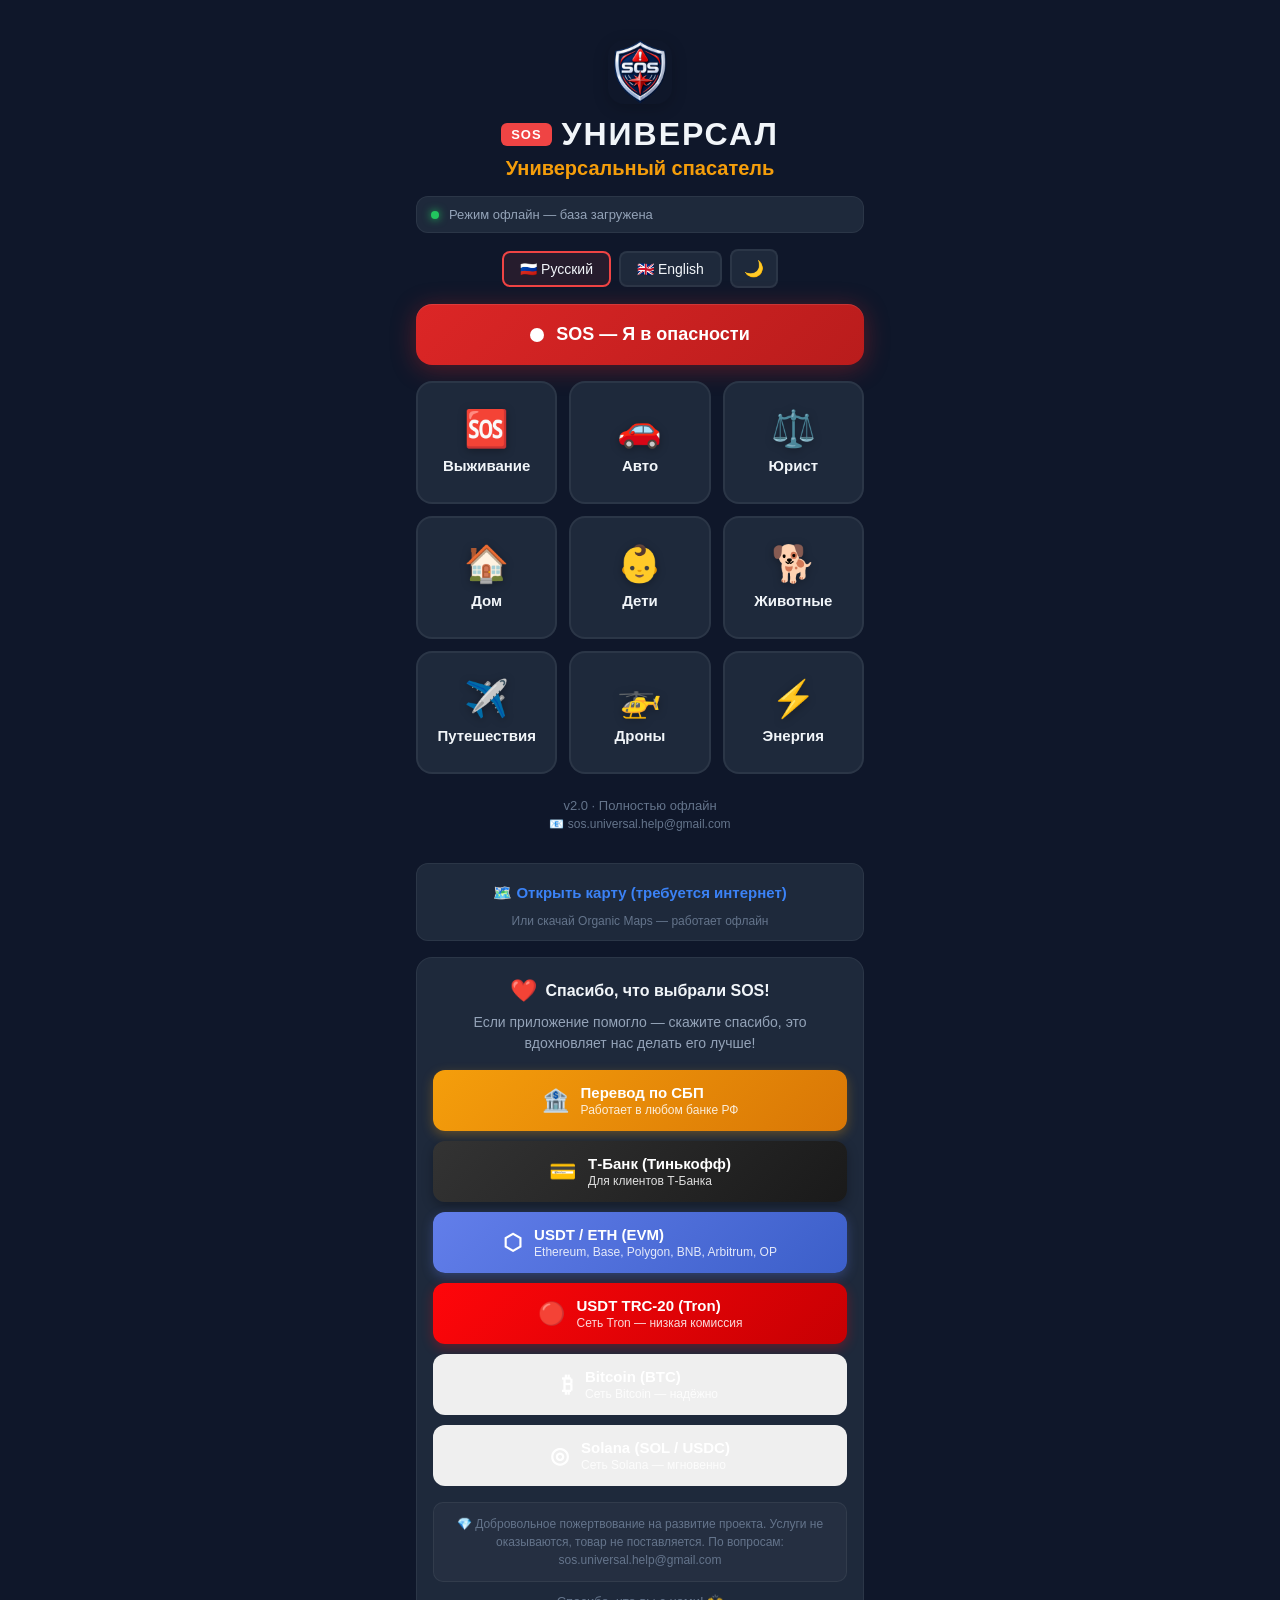
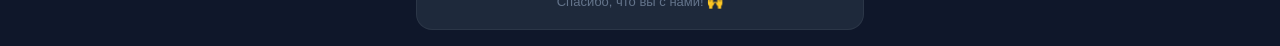
==== commit 0dc2847b: "fix: remove duplicate functions from all index.html files, fix support buttons (bitcoin/solana), upd" ====
--- a/index.html
+++ b/index.html
@@ -42,7 +42,7 @@
       </div>
 
       <!-- КНОПКА SOS -->
-      <button class="sos-btn" onclick="window.location.href='./modules/survival/index.html?mode=sos'">
+      <button class="sos-btn" onclick="openSOSFromHome()">
         <div class="pulse"></div>
         <span data-i18n="sos_button">SOS — Я в опасности</span>
       </button>
@@ -103,7 +103,7 @@
         <span class="map-hint" data-i18n="map_hint">Или скачай Organic Maps — работает офлайн</span>
       </div>
 
-      <!-- БЛОК ПОДДЕРЖКИ v2.2 — 6 способов -->
+      <!-- БЛОК ПОДДЕРЖКИ v2.2 — 6 способов (ИСПРАВЛЕНО!) -->
       <div class="support-block" id="supportBlock">
         <div class="support-header">
           <span class="support-heart">❤️</span>
@@ -117,7 +117,7 @@
         <div class="support-methods">
 
           <!-- СБП -->
-          <button class="support-btn sbp" onclick="copySBP()" title="Скопировать реквизиты СБП">
+          <button class="support-btn sbp" onclick="window.copySBP ? copySBP() : copyToClipboard('+79639424331', '📋 Номер скопирован')" title="Скопировать реквизиты СБП">
             <span class="btn-icon">🏦</span>
             <span class="btn-text">
               <span class="btn-label" data-i18n="support_sbp">Перевод по СБП</span>
@@ -130,7 +130,7 @@
              target="_blank" 
              rel="noopener noreferrer nofollow"
              class="support-btn tinkoff"
-             onclick="trackSupport('tinkoff')"
+             onclick="window.trackSupport ? trackSupport('tinkoff') : console.log('[Support] tinkoff')"
              title="Открыть в Т-Банке">
             <span class="btn-icon">💳</span>
             <span class="btn-text">
@@ -140,16 +140,16 @@
           </a>
 
           <!-- EVM -->
-          <button class="support-btn evm" onclick="copyEVM()" title="Скопировать EVM-адрес">
+          <button class="support-btn evm" onclick="window.copyCrypto ? copyCrypto('evm') : copyToClipboard('0x428B1872339a628213d8560C1C2aB26146499dcA', '📋 EVM-адрес скопирован')" title="Скопировать EVM-адрес">
             <span class="btn-icon">⬡</span>
             <span class="btn-text">
               <span class="btn-label" data-i18n="support_evm">USDT / ETH (EVM)</span>
-              <span class="btn-hint" data-i18n="support_evm_hint">Ethereum, Base, Polygon, BNB...</span>
+              <span class="btn-hint" data-i18n="support_evm_hint">Ethereum, Base, Polygon, BNB, Arbitrum, OP</span>
             </span>
           </button>
 
           <!-- Tron -->
-          <button class="support-btn tron" onclick="copyTron()" title="Скопировать Tron-адрес">
+          <button class="support-btn tron" onclick="window.copyCrypto ? copyCrypto('tron') : copyToClipboard('TYBCg6Ev5uPjAopKxhritoqSuDwVHV5LbT', '📋 Tron-адрес скопирован')" title="Скопировать Tron-адрес">
             <span class="btn-icon">🔴</span>
             <span class="btn-text">
               <span class="btn-label" data-i18n="support_tron">USDT TRC-20 (Tron)</span>
@@ -157,21 +157,21 @@
             </span>
           </button>
 
-          <!-- Bitcoin -->
-          <button class="support-btn btc" onclick="copyBTC()" title="Скопировать Bitcoin-адрес">
+          <!-- Bitcoin — ИСПРАВЛЕНО! -->
+          <button class="support-btn bitcoin" onclick="window.copyCrypto ? copyCrypto('bitcoin') : copyToClipboard('bc1qw0lfv4hwvzk9qhax2xp0n4jm94lce4mkn8pwjl', '📋 Bitcoin-адрес скопирован')" title="Скопировать Bitcoin-адрес">
             <span class="btn-icon">₿</span>
             <span class="btn-text">
-              <span class="btn-label" data-i18n="support_btc">Bitcoin (BTC)</span>
-              <span class="btn-hint" data-i18n="support_btc_hint">Сеть Bitcoin — надёжно</span>
-            </span>
-          </button>
-
-          <!-- Solana -->
-          <button class="support-btn sol" onclick="copySOL()" title="Скопировать Solana-адрес">
+              <span class="btn-label" data-i18n="support_bitcoin">Bitcoin (BTC)</span>
+              <span class="btn-hint" data-i18n="support_bitcoin_hint">Сеть Bitcoin — надёжно</span>
+            </span>
+          </button>
+
+          <!-- Solana — ИСПРАВЛЕНО! -->
+          <button class="support-btn solana" onclick="window.copyCrypto ? copyCrypto('solana') : copyToClipboard('4rPx8Vtk5dcBe8CpCb9ZgaGf9HwW9cf5FesuspijLfCj', '📋 Solana-адрес скопирован')" title="Скопировать Solana-адрес">
             <span class="btn-icon">◎</span>
             <span class="btn-text">
-              <span class="btn-label" data-i18n="support_sol">Solana (SOL / USDC)</span>
-              <span class="btn-hint" data-i18n="support_sol_hint">Сеть Solana — мгновенно</span>
+              <span class="btn-label" data-i18n="support_solana">Solana (SOL / USDC)</span>
+              <span class="btn-hint" data-i18n="support_solana_hint">Сеть Solana — мгновенно</span>
             </span>
           </button>
 
@@ -210,7 +210,7 @@
 
   <script>
     // ==========================================
-    // ГЛОБАЛЬНЫЕ ФУНКЦИИ
+    // ГЛОБАЛЬНЫЕ ФУНКЦИИ (ТОЛЬКО ТЕ, ЧТО НЕ В APP.JS)
     // ==========================================
 
     function setLanguage(lang) {
@@ -240,89 +240,25 @@
       });
     }
 
-    function openSOS() {
-      if (typeof showSOS === 'function') {
-        showSOS();
-      } else {
-        window.location.href = './modules/survival/index.html?mode=sos';
-      }
-    }
-
-    // ==========================================
-    // ФУНКЦИИ ПОДДЕРЖКИ (защита от банов + UX)
-    // ==========================================
-
-    // СБП: копируем номер телефона в буфер
-    function copySBP() {
-      const phone = '+79639424331';
+    // ✅ ФУНКЦИЯ ДЛЯ SOS С ГЛАВНОЙ
+    function openSOSFromHome() {
+      localStorage.setItem('sos_auto_open', '1');
+      window.location.href = './modules/survival/index.html';
+    }
+
+    // ✅ FALLBACK-ФУНКЦИЯ КОПИРОВАНИЯ (ЕСЛИ APP.JS НЕ ЗАГРУЗИЛСЯ)
+    function copyToClipboard(text, msg) {
       if (navigator.clipboard && navigator.clipboard.writeText) {
-        navigator.clipboard.writeText(phone).then(() => {
-          showToast('📋 Номер скопирован. Откройте банк → СБП → Перевод по номеру телефона');
+        navigator.clipboard.writeText(text).then(() => {
+          showToast ? showToast(msg) : alert(msg);
         }).catch(() => {
-          fallbackCopy(phone, 'Номер скопирован. Откройте банк → СБП');
+          fallbackCopy(text, msg);
         });
       } else {
-        fallbackCopy(phone, 'Номер скопирован. Откройте банк → СБП');
-      }
-    }
-
-    // EVM: копируем адрес (Ethereum, Base, Polygon, BNB, Arbitrum, OP, Linea)
-    function copyEVM() {
-      const address = '0x428B1872339a628213d8560C1C2aB26146499dcA';
-      if (navigator.clipboard && navigator.clipboard.writeText) {
-        navigator.clipboard.writeText(address).then(() => {
-          showToast('📋 EVM-адрес скопирован. Сети: ETH, Base, Polygon, BNB, Arbitrum, OP');
-        }).catch(() => {
-          fallbackCopy(address, 'EVM-адрес скопирован');
-        });
-      } else {
-        fallbackCopy(address, 'EVM-адрес скопирован');
-      }
-    }
-
-    // Tron: копируем TRC-20 адрес
-    function copyTron() {
-      const address = 'TYBCg6Ev5uPjAopKxhritoqSuDwVHV5LbT';
-      if (navigator.clipboard && navigator.clipboard.writeText) {
-        navigator.clipboard.writeText(address).then(() => {
-          showToast('📋 Tron-адрес скопирован. Сеть: TRC-20 (Tron)');
-        }).catch(() => {
-          fallbackCopy(address, 'Tron-адрес скопирован');
-        });
-      } else {
-        fallbackCopy(address, 'Tron-адрес скопирован');
-      }
-    }
-
-    // Bitcoin: копируем BTC-адрес
-    function copyBTC() {
-      const address = 'bc1qw0lfv4hwvzk9qhax2xp0n4jm94lce4mkn8pwjl';
-      if (navigator.clipboard && navigator.clipboard.writeText) {
-        navigator.clipboard.writeText(address).then(() => {
-          showToast('📋 Bitcoin-адрес скопирован. Сеть: Bitcoin (BTC)');
-        }).catch(() => {
-          fallbackCopy(address, 'Bitcoin-адрес скопирован');
-        });
-      } else {
-        fallbackCopy(address, 'Bitcoin-адрес скопирован');
-      }
-    }
-
-    // Solana: копируем SOL-адрес
-    function copySOL() {
-      const address = '4rPx8Vtk5dcBe8CpCb9ZgaGf9HwW9cf5FesuspijLfCj';
-      if (navigator.clipboard && navigator.clipboard.writeText) {
-        navigator.clipboard.writeText(address).then(() => {
-          showToast('📋 Solana-адрес скопирован. Сеть: Solana (SOL / USDC)');
-        }).catch(() => {
-          fallbackCopy(address, 'Solana-адрес скопирован');
-        });
-      } else {
-        fallbackCopy(address, 'Solana-адрес скопирован');
-      }
-    }
-
-    // Fallback копирование для старых браузеров
+        fallbackCopy(text, msg);
+      }
+    }
+
     function fallbackCopy(text, msg) {
       const ta = document.createElement('textarea');
       ta.value = text;
@@ -332,18 +268,14 @@
       ta.select();
       try {
         document.execCommand('copy');
-        showToast(msg);
+        showToast ? showToast(msg) : alert(msg);
       } catch (e) {
-        showToast('Реквизиты: ' + text);
+        showToast ? showToast('Реквизиты: ' + text) : alert('Реквизиты: ' + text);
       }
       document.body.removeChild(ta);
     }
 
-    // Трекинг (опционально)
-    function trackSupport(method) {
-      console.log('[Support] Клик:', method);
-    }
-
+    // ИНИЦИАЛИЗАЦИЯ
     document.addEventListener('DOMContentLoaded', function() {
       const savedLang = localStorage.getItem('language') || 'ru';
       setLanguage(savedLang);
--- a/css/styles.css
+++ b/css/styles.css
@@ -1078,6 +1078,15 @@
   text-align: center;
 }
 
+/* ===== SCREEN FLASHLIGHT FALLBACK ===== */
+body.screen-flash {
+  background: #ffffff !important;
+  transition: none !important;
+}
+body.screen-flash .app {
+  opacity: 0.1;
+}
+
 /* ===== ПОДСКАЗКА НА ЭКРАНЕ РЕЗУЛЬТАТОВ ===== */
 .result-hint {
   text-align: center;
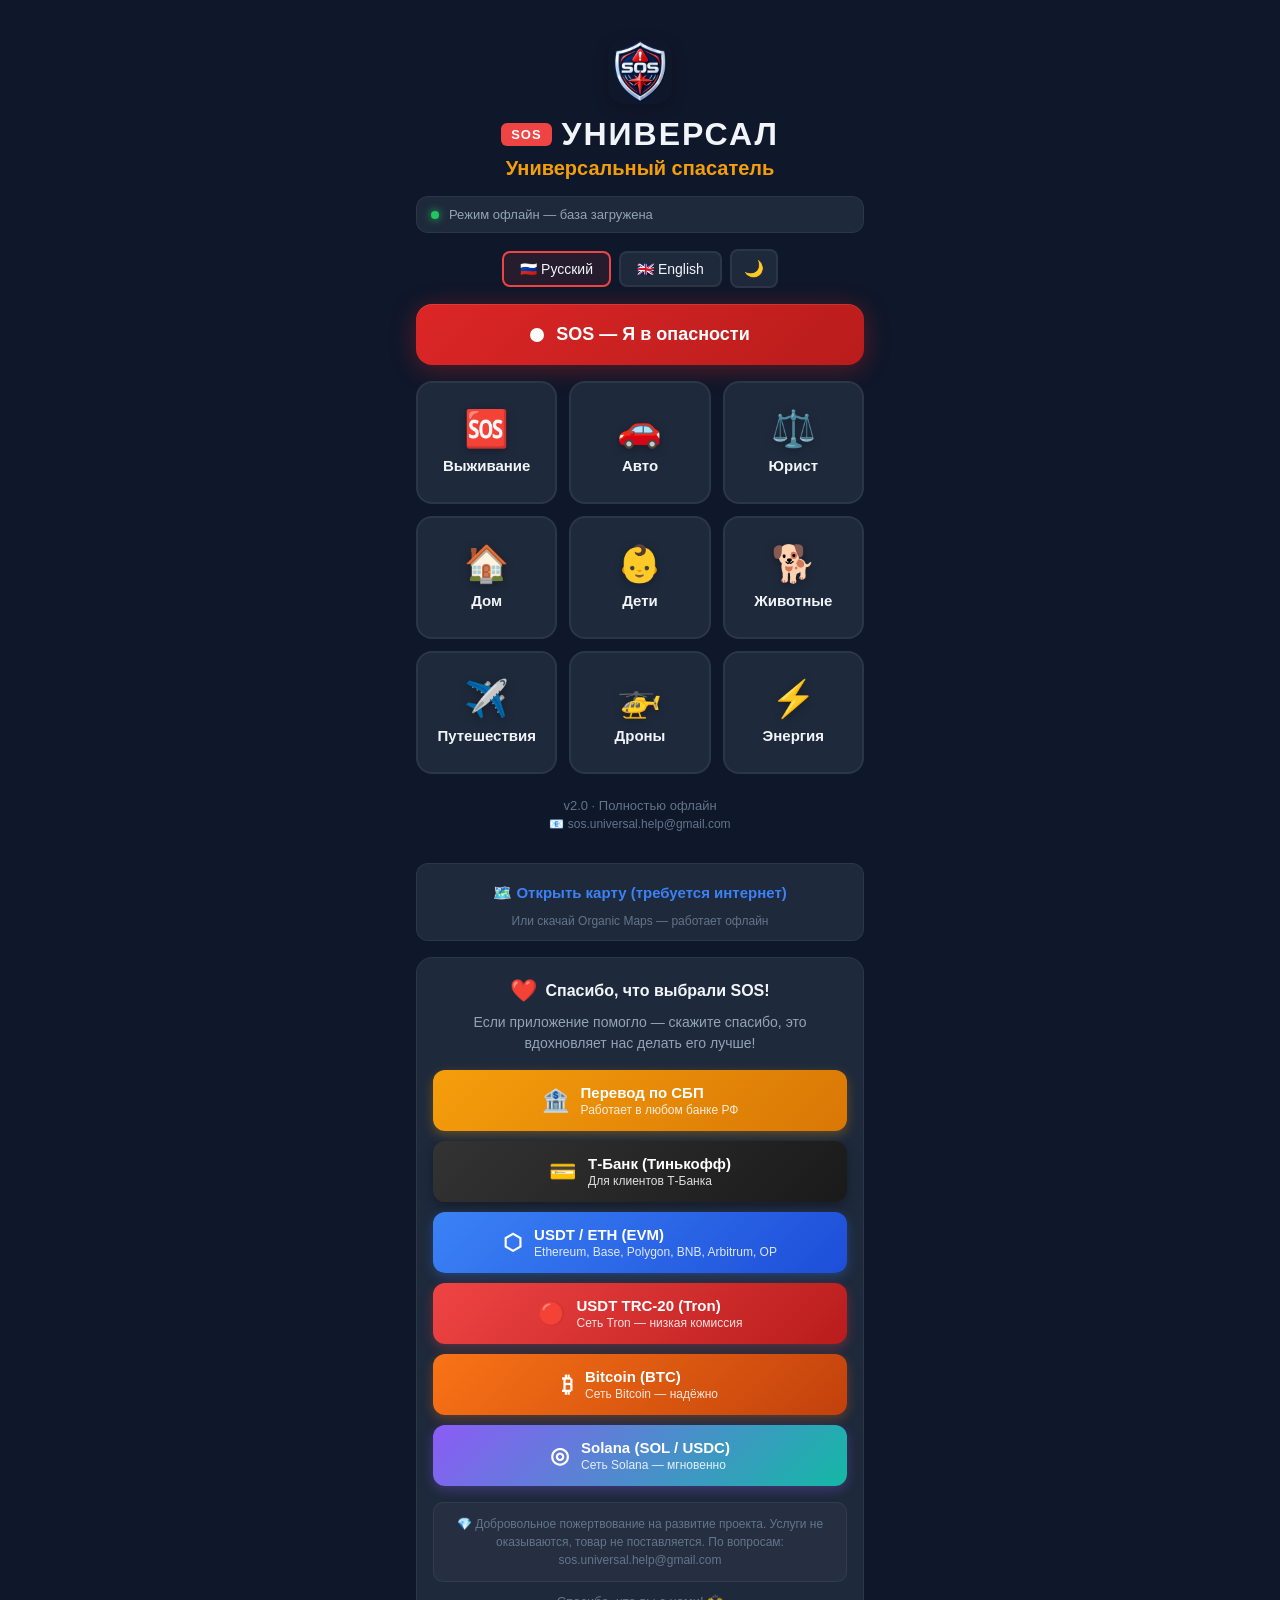
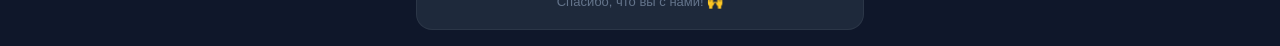
==== commit cc3ca182: "feat: добавлено авто-обновление PWA во все 9 модулей - обавлена проверка обновлений SW каждые 60 мин" ====
--- a/index.html
+++ b/index.html
@@ -103,7 +103,7 @@
         <span class="map-hint" data-i18n="map_hint">Или скачай Organic Maps — работает офлайн</span>
       </div>
 
-      <!-- БЛОК ПОДДЕРЖКИ v2.2 — 6 способов (ИСПРАВЛЕНО!) -->
+      <!-- БЛОК ПОДДЕРЖКИ v2.2 — 6 способов -->
       <div class="support-block" id="supportBlock">
         <div class="support-header">
           <span class="support-heart">❤️</span>
@@ -157,7 +157,7 @@
             </span>
           </button>
 
-          <!-- Bitcoin — ИСПРАВЛЕНО! -->
+          <!-- Bitcoin -->
           <button class="support-btn bitcoin" onclick="window.copyCrypto ? copyCrypto('bitcoin') : copyToClipboard('bc1qw0lfv4hwvzk9qhax2xp0n4jm94lce4mkn8pwjl', '📋 Bitcoin-адрес скопирован')" title="Скопировать Bitcoin-адрес">
             <span class="btn-icon">₿</span>
             <span class="btn-text">
@@ -166,7 +166,7 @@
             </span>
           </button>
 
-          <!-- Solana — ИСПРАВЛЕНО! -->
+          <!-- Solana -->
           <button class="support-btn solana" onclick="window.copyCrypto ? copyCrypto('solana') : copyToClipboard('4rPx8Vtk5dcBe8CpCb9ZgaGf9HwW9cf5FesuspijLfCj', '📋 Solana-адрес скопирован')" title="Скопировать Solana-адрес">
             <span class="btn-icon">◎</span>
             <span class="btn-text">
@@ -188,6 +188,8 @@
       </div>
     </div>
   </div>
+
+  <div class="toast" id="toast"></div>
 
   <!-- ========================================== -->
   <!-- ПРАВИЛЬНЫЙ ПОРЯДОК ЗАГРУЗКИ СКРИПТОВ v4.0 -->
@@ -275,13 +277,78 @@
       document.body.removeChild(ta);
     }
 
+    // ==========================================
+    // 🔄 АВТОМАТИЧЕСКОЕ ОБНОВЛЕНИЕ PWA
+    // ==========================================
+
+    let swUpdateAvailable = false;
+
+    if ('serviceWorker' in navigator) {
+      navigator.serviceWorker.register('./sw.js')
+        .then(reg => {
+          console.log('✅ SW registered:', reg.scope);
+          
+          // Проверка обновлений каждые 60 минут
+          setInterval(() => {
+            reg.update().then(() => {
+              console.log('🔄 SW check for updates');
+            }).catch(err => {
+              console.warn('⚠️ SW update check failed:', err);
+            });
+          }, 60 * 60 * 1000);
+          
+          reg.addEventListener('updatefound', () => {
+            const newSW = reg.installing;
+            console.log('🔄 New SW found, installing...');
+            
+            newSW.addEventListener('statechange', () => {
+              if (newSW.state === 'installed' && navigator.serviceWorker.controller) {
+                swUpdateAvailable = true;
+                showToast('🔄 Доступна новая версия! Перезагрузите страницу.');
+                console.log('🔄 Update available! Please refresh.');
+              }
+            });
+          });
+        })
+        .catch(err => console.error('❌ SW registration failed:', err));
+      
+      navigator.serviceWorker.addEventListener('controllerchange', () => {
+        console.log('🔄 Service Worker обновлён!');
+        showToast('✅ Приложение обновлено! Перезагрузите страницу.');
+      });
+    }
+
+    // ==========================================
     // ИНИЦИАЛИЗАЦИЯ
+    // ==========================================
+
     document.addEventListener('DOMContentLoaded', function() {
+      // 1. Авто-открытие SOS при переходе с главной
+      if (localStorage.getItem('sos_auto_open') === '1') {
+        localStorage.removeItem('sos_auto_open');
+        setTimeout(() => {
+          if (typeof showSOS === 'function') showSOS();
+        }, 400);
+      }
+
+      // 2. Язык
       const savedLang = localStorage.getItem('language') || 'ru';
       setLanguage(savedLang);
       
+      // 3. Тема
       if (typeof loadTheme === 'function') {
         loadTheme();
+      }
+      
+      // 4. Проверка обновлений SW при загрузке
+      if ('serviceWorker' in navigator) {
+        navigator.serviceWorker.ready.then(registration => {
+          registration.update().then(() => {
+            console.log('🔄 SW update check on page load');
+          }).catch(err => {
+            console.warn('⚠️ SW update check failed:', err);
+          });
+        });
       }
     });
   </script>
--- a/css/styles.css
+++ b/css/styles.css
@@ -1101,7 +1101,7 @@
   animation: hintPulse 2s ease-in-out infinite;
 }
 
-/* ===== SUPPORT METHODS v2.0 ===== */
+/* ===== SUPPORT METHODS v2.2 ===== */
 .support-methods {
   display: flex;
   flex-direction: column;
@@ -1158,7 +1158,7 @@
   box-shadow: 0 6px 20px rgba(245, 158, 11, 0.4);
 }
 
-/* Т-Банк — чёрный/жёлтый */
+/* Т-Банк — чёрный */
 .support-btn.tinkoff {
   background: linear-gradient(135deg, #333333, #1a1a1a);
   box-shadow: 0 4px 12px rgba(0, 0, 0, 0.3);
@@ -1168,44 +1168,44 @@
   box-shadow: 0 6px 20px rgba(0, 0, 0, 0.4);
 }
 
-/* EVM — фиолетовый/синий */
+/* EVM — синий */
 .support-btn.evm {
-  background: linear-gradient(135deg, #627eea, #3c5fc9);
-  box-shadow: 0 4px 12px rgba(98, 126, 234, 0.3);
+  background: linear-gradient(135deg, #3b82f6, #1d4ed8);
+  box-shadow: 0 4px 12px rgba(59, 130, 246, 0.3);
 }
 .support-btn.evm:hover {
   transform: translateY(-2px);
-  box-shadow: 0 6px 20px rgba(98, 126, 234, 0.4);
+  box-shadow: 0 6px 20px rgba(59, 130, 246, 0.4);
 }
 
 /* Tron — красный */
 .support-btn.tron {
-  background: linear-gradient(135deg, #ff060a, #c70003);
-  box-shadow: 0 4px 12px rgba(255, 6, 10, 0.3);
+  background: linear-gradient(135deg, #ef4444, #b91c1c);
+  box-shadow: 0 4px 12px rgba(239, 68, 68, 0.3);
 }
 .support-btn.tron:hover {
   transform: translateY(-2px);
-  box-shadow: 0 6px 20px rgba(255, 6, 10, 0.4);
+  box-shadow: 0 6px 20px rgba(239, 68, 68, 0.4);
 }
 
 /* Bitcoin — оранжевый */
-.support-btn.btc {
-  background: linear-gradient(135deg, #f7931a, #e67e00);
-  box-shadow: 0 4px 12px rgba(247, 147, 26, 0.3);
-}
-.support-btn.btc:hover {
+.support-btn.bitcoin {
+  background: linear-gradient(135deg, #f97316, #c2410c);
+  box-shadow: 0 4px 12px rgba(249, 115, 22, 0.3);
+}
+.support-btn.bitcoin:hover {
   transform: translateY(-2px);
-  box-shadow: 0 6px 20px rgba(247, 147, 26, 0.4);
+  box-shadow: 0 6px 20px rgba(249, 115, 22, 0.4);
 }
 
 /* Solana — фиолетово-зелёный */
-.support-btn.sol {
-  background: linear-gradient(135deg, #9945ff, #14f195);
-  box-shadow: 0 4px 12px rgba(153, 69, 255, 0.3);
-}
-.support-btn.sol:hover {
+.support-btn.solana {
+  background: linear-gradient(135deg, #8b5cf6, #14b8a6);
+  box-shadow: 0 4px 12px rgba(139, 92, 246, 0.3);
+}
+.support-btn.solana:hover {
   transform: translateY(-2px);
-  box-shadow: 0 6px 20px rgba(153, 69, 255, 0.4);
+  box-shadow: 0 6px 20px rgba(139, 92, 246, 0.4);
 }
 
 /* Юридический блок */
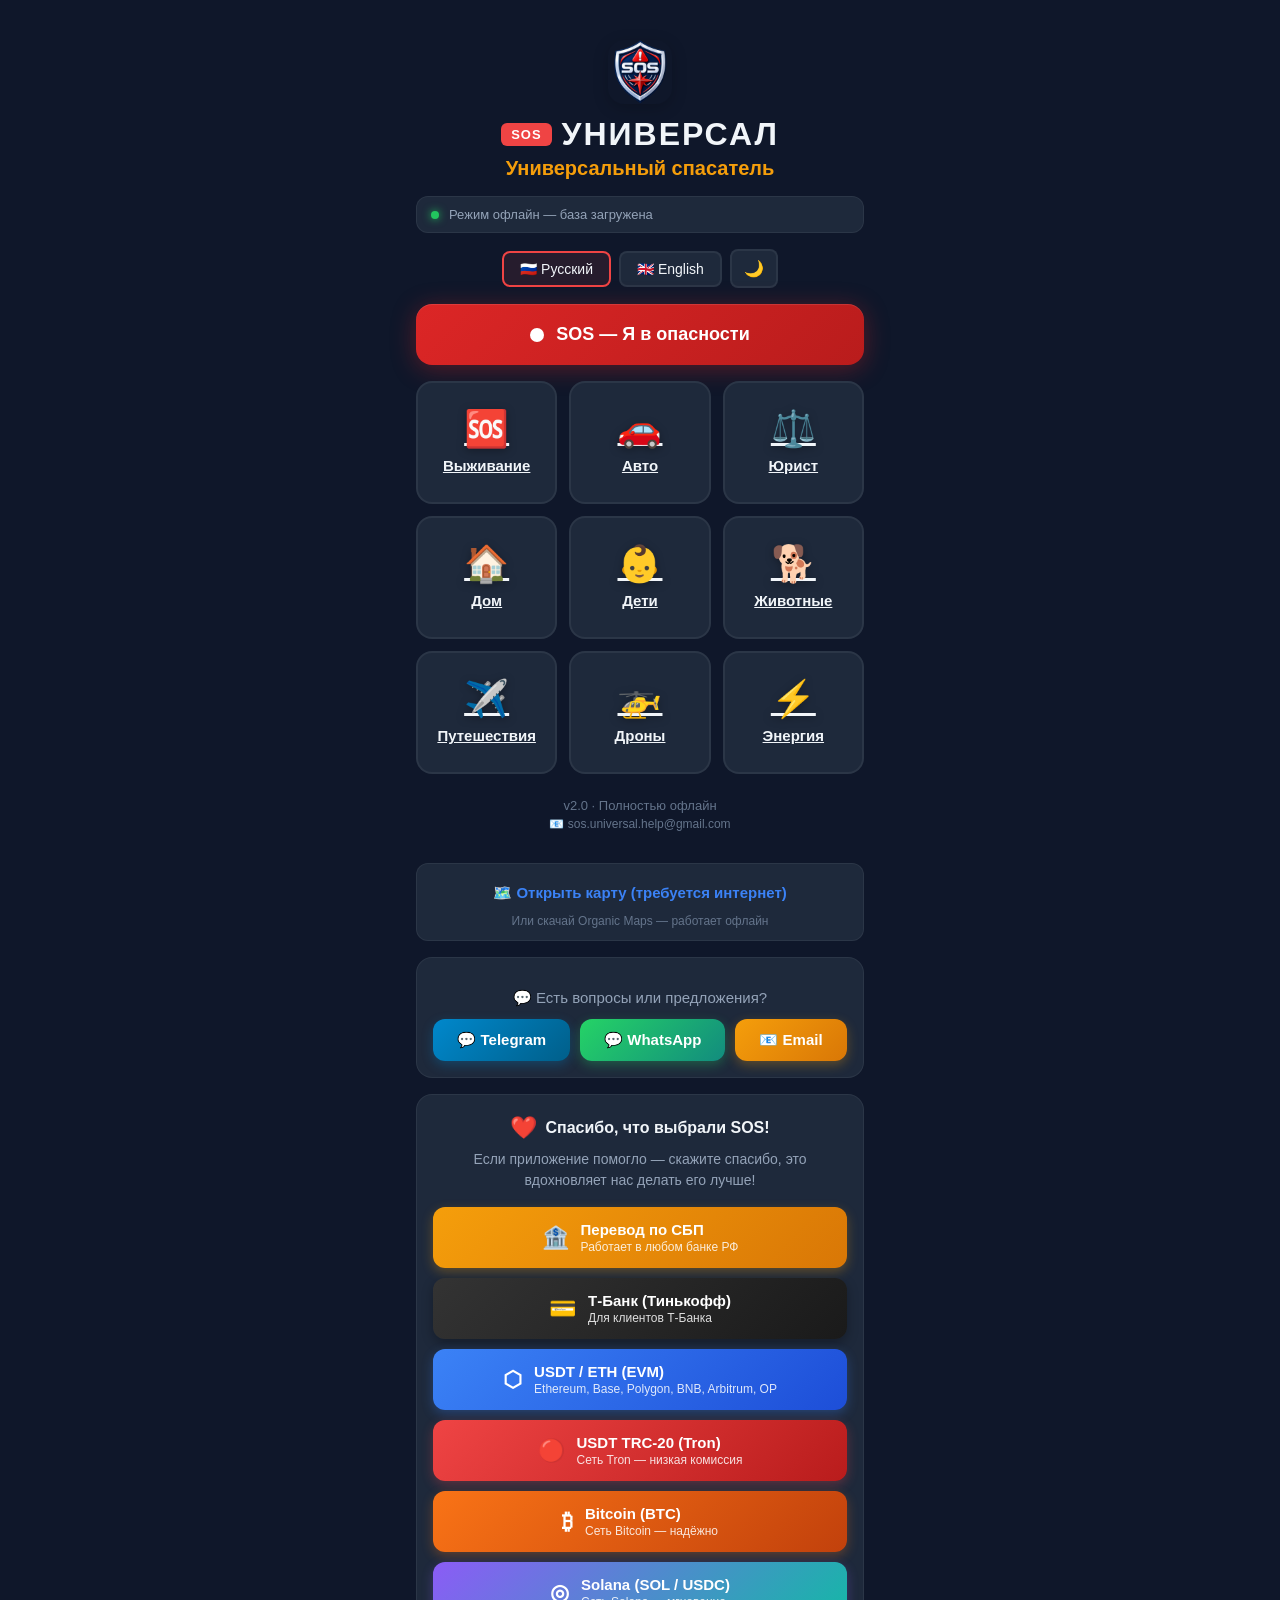
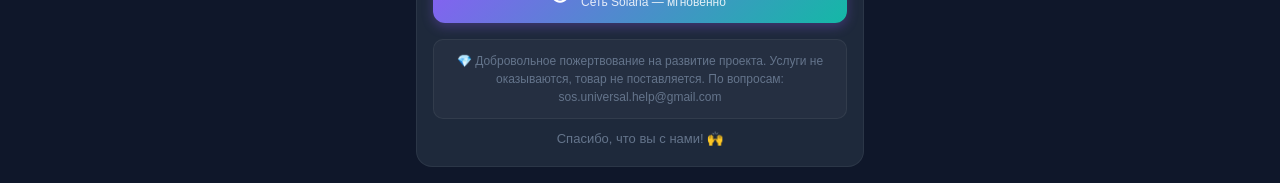
==== commit c6212f7d: "refactor: перенос стилей feedback из HTML в CSS" ====
--- a/index.html
+++ b/index.html
@@ -2,17 +2,19 @@
 <html lang="ru">
 <head>
   <meta charset="UTF-8">
-  <meta name="viewport" content="width=device-width, initial-scale=1.0, maximum-scale=1.0, user-scalable=no">
+  <meta name="viewport" content="width=device-width, initial-scale=1.0">
   <meta name="theme-color" content="#0f172a">
   <meta name="apple-mobile-web-app-capable" content="yes">
   <meta name="apple-mobile-web-app-status-bar-style" content="black-translucent">
   <title>SOS UNIVERSAL — Супер-приложение для любых ситуаций</title>
-  
+
   <meta name="apple-mobile-web-app-title" content="SOS UNIVERSAL">
-  
+
   <link rel="manifest" href="./manifest.json">
   <link rel="apple-touch-icon" href="./assets/icons/icon-192.png">
   <link rel="stylesheet" href="./css/styles.css">
+
+<base target="_blank">
 </head>
 <body>
 
@@ -20,7 +22,7 @@
     <!-- ЭКРАН 1: Главная (выбор модуля) -->
     <div class="screen active" id="screen-home">
       <div class="header">
-        <img src="./assets/icons/icon-192.png" alt="SOS UNIVERSAL" class="app-logo">
+        <img src="./assets/icons/icon-192.png" alt="SOS UNIVERSAL" class="app-logo" onerror="this.style.display='none'">
         <h1><span class="sos-badge">SOS</span> <span style="font-size:32px; letter-spacing:2px;" data-i18n="app_title">УНИВЕРСАЛ</span></h1>
         <p style="font-size:20px; font-weight:700; color:var(--accent2); margin:4px 0 0;" data-i18n="app_subtitle">Универсальный спасатель</p>
       </div>
@@ -38,7 +40,7 @@
         <button class="lang-btn" data-lang="en" onclick="setLanguage('en')">
           🇬🇧 English
         </button>
-        <button class="theme-btn" onclick="toggleTheme()" id="themeToggle">🌙</button>
+        <button class="theme-btn" onclick="toggleTheme()" id="themeToggle" aria-label="Переключить тему">🌙</button>
       </div>
 
       <!-- КНОПКА SOS -->
@@ -47,44 +49,44 @@
         <span data-i18n="sos_button">SOS — Я в опасности</span>
       </button>
 
-      <!-- Сетка 3×3 — 9 модулей -->
+      <!-- Сетка 3×3 — 9 модулей (ссылки, не кнопки) -->
       <div class="grid">
-        <button class="mod-btn survival" onclick="window.location.href='./modules/survival/index.html'">
+        <a href="./modules/survival/index.html" class="mod-btn survival">
           <span class="icon">🆘</span>
           <span class="label" data-i18n="mod_survival">Выживание</span>
-        </button>
-        <button class="mod-btn auto" onclick="window.location.href='./modules/auto/index.html'">
+        </a>
+        <a href="./modules/auto/index.html" class="mod-btn auto">
           <span class="icon">🚗</span>
           <span class="label" data-i18n="mod_auto">Авто</span>
-        </button>
-        <button class="mod-btn lawyer" onclick="window.location.href='./modules/lawyer/index.html'">
+        </a>
+        <a href="./modules/lawyer/index.html" class="mod-btn lawyer">
           <span class="icon">⚖️</span>
           <span class="label" data-i18n="mod_lawyer">Юрист</span>
-        </button>
-        <button class="mod-btn home" onclick="window.location.href='./modules/home/index.html'">
+        </a>
+        <a href="./modules/home/index.html" class="mod-btn home">
           <span class="icon">🏠</span>
           <span class="label" data-i18n="mod_home">Дом</span>
-        </button>
-        <button class="mod-btn kids" onclick="window.location.href='./modules/children/index.html'">
+        </a>
+        <a href="./modules/children/index.html" class="mod-btn kids">
           <span class="icon">👶</span>
           <span class="label" data-i18n="mod_kids">Дети</span>
-        </button>
-        <button class="mod-btn animals" onclick="window.location.href='./modules/pets/index.html'">
+        </a>
+        <a href="./modules/pets/index.html" class="mod-btn animals">
           <span class="icon">🐕</span>
           <span class="label" data-i18n="mod_animals">Животные</span>
-        </button>
-        <button class="mod-btn travel" onclick="window.location.href='./modules/travel/index.html'">
+        </a>
+        <a href="./modules/travel/index.html" class="mod-btn travel">
           <span class="icon">✈️</span>
           <span class="label" data-i18n="mod_travel">Путешествия</span>
-        </button>
-        <button class="mod-btn drone" onclick="window.location.href='./modules/drone/index.html'">
+        </a>
+        <a href="./modules/drone/index.html" class="mod-btn drone">
           <span class="icon">🚁</span>
           <span class="label" data-i18n="mod_drone">Дроны</span>
-        </button>
-        <button class="mod-btn energy" onclick="window.location.href='./modules/energy/index.html'">
+        </a>
+        <a href="./modules/energy/index.html" class="mod-btn energy">
           <span class="icon">⚡</span>
           <span class="label" data-i18n="mod_energy">Энергия</span>
-        </button>
+        </a>
       </div>
 
       <!-- ФУТЕР -->
@@ -103,6 +105,31 @@
         <span class="map-hint" data-i18n="map_hint">Или скачай Organic Maps — работает офлайн</span>
       </div>
 
+      <!-- ========================================== -->
+      <!-- БЛОК ОБРАТНОЙ СВЯЗИ — НОВЫЙ! -->
+      <!-- ========================================== -->
+      <div class="feedback-block">
+        <p class="feedback-title">💬 Есть вопросы или предложения?</p>
+        <div class="feedback-buttons">
+          <a href="https://t.me/sos_universal_help" 
+             target="_blank" 
+             rel="noopener noreferrer"
+             class="feedback-btn feedback-telegram">
+            💬 Telegram
+          </a>
+          <a href="https://wa.me/79639424331" 
+             target="_blank" 
+             rel="noopener noreferrer"
+             class="feedback-btn feedback-whatsapp">
+            💬 WhatsApp
+          </a>
+          <a href="mailto:sos.universal.help@gmail.com" 
+             class="feedback-btn feedback-email">
+            📧 Email
+          </a>
+        </div>
+      </div>
+
       <!-- БЛОК ПОДДЕРЖКИ v2.2 — 6 способов -->
       <div class="support-block" id="supportBlock">
         <div class="support-header">
@@ -117,7 +144,7 @@
         <div class="support-methods">
 
           <!-- СБП -->
-          <button class="support-btn sbp" onclick="window.copySBP ? copySBP() : copyToClipboard('+79639424331', '📋 Номер скопирован')" title="Скопировать реквизиты СБП">
+          <button class="support-btn sbp" onclick="window.copySBP ? copySBP() : copyToClipboard('+79639424331', 'Номер скопирован')" title="Скопировать реквизиты СБП">
             <span class="btn-icon">🏦</span>
             <span class="btn-text">
               <span class="btn-label" data-i18n="support_sbp">Перевод по СБП</span>
@@ -140,7 +167,7 @@
           </a>
 
           <!-- EVM -->
-          <button class="support-btn evm" onclick="window.copyCrypto ? copyCrypto('evm') : copyToClipboard('0x428B1872339a628213d8560C1C2aB26146499dcA', '📋 EVM-адрес скопирован')" title="Скопировать EVM-адрес">
+          <button class="support-btn evm" onclick="window.copyCrypto ? copyCrypto('evm') : copyToClipboard('0x428B1872339a628213d8560C1C2aB26146499dcA', 'EVM-адрес скопирован')" title="Скопировать EVM-адрес">
             <span class="btn-icon">⬡</span>
             <span class="btn-text">
               <span class="btn-label" data-i18n="support_evm">USDT / ETH (EVM)</span>
@@ -149,7 +176,7 @@
           </button>
 
           <!-- Tron -->
-          <button class="support-btn tron" onclick="window.copyCrypto ? copyCrypto('tron') : copyToClipboard('TYBCg6Ev5uPjAopKxhritoqSuDwVHV5LbT', '📋 Tron-адрес скопирован')" title="Скопировать Tron-адрес">
+          <button class="support-btn tron" onclick="window.copyCrypto ? copyCrypto('tron') : copyToClipboard('TYBCg6Ev5uPjAopKxhritoqSuDwVHV5LbT', 'Tron-адрес скопирован')" title="Скопировать Tron-адрес">
             <span class="btn-icon">🔴</span>
             <span class="btn-text">
               <span class="btn-label" data-i18n="support_tron">USDT TRC-20 (Tron)</span>
@@ -158,7 +185,7 @@
           </button>
 
           <!-- Bitcoin -->
-          <button class="support-btn bitcoin" onclick="window.copyCrypto ? copyCrypto('bitcoin') : copyToClipboard('bc1qw0lfv4hwvzk9qhax2xp0n4jm94lce4mkn8pwjl', '📋 Bitcoin-адрес скопирован')" title="Скопировать Bitcoin-адрес">
+          <button class="support-btn bitcoin" onclick="window.copyCrypto ? copyCrypto('bitcoin') : copyToClipboard('bc1qw0lfv4hwvzk9qhax2xp0n4jm94lce4mkn8pwjl', 'Bitcoin-адрес скопирован')" title="Скопировать Bitcoin-адрес">
             <span class="btn-icon">₿</span>
             <span class="btn-text">
               <span class="btn-label" data-i18n="support_bitcoin">Bitcoin (BTC)</span>
@@ -167,7 +194,7 @@
           </button>
 
           <!-- Solana -->
-          <button class="support-btn solana" onclick="window.copyCrypto ? copyCrypto('solana') : copyToClipboard('4rPx8Vtk5dcBe8CpCb9ZgaGf9HwW9cf5FesuspijLfCj', '📋 Solana-адрес скопирован')" title="Скопировать Solana-адрес">
+          <button class="support-btn solana" onclick="window.copyCrypto ? copyCrypto('solana') : copyToClipboard('4rPx8Vtk5dcBe8CpCb9ZgaGf9HwW9cf5FesuspijLfCj', 'Solana-адрес скопирован')" title="Скопировать Solana-адрес">
             <span class="btn-icon">◎</span>
             <span class="btn-text">
               <span class="btn-label" data-i18n="support_solana">Solana (SOL / USDC)</span>
@@ -177,9 +204,9 @@
 
         </div>
 
+        <!-- support-legal: plain text, без вложенных тегов — textContent безопасен -->
         <div class="support-legal" data-i18n="support_legal">
-          💎 Добровольное пожертвование на развитие проекта. Услуги не оказываются, товар не поставляется. 
-          По вопросам: <a href="mailto:sos.universal.help@gmail.com">sos.universal.help@gmail.com</a>
+          💎 Добровольное пожертвование на развитие проекта. Услуги не оказываются, товар не поставляется. По вопросам: sos.universal.help@gmail.com
         </div>
 
         <div class="support-footer">
@@ -192,7 +219,7 @@
   <div class="toast" id="toast"></div>
 
   <!-- ========================================== -->
-  <!-- ПРАВИЛЬНЫЙ ПОРЯДОК ЗАГРУЗКИ СКРИПТОВ v4.0 -->
+  <!-- ПРАВИЛЬНЫЙ ПОРЯДОК ЗАГРУЗКИ СКРИПТОВ v5.0 -->
   <!-- ========================================== -->
 
   <!-- 1. ЛОКАЛИЗАЦИЯ (СНАЧАЛА!) -->
@@ -220,18 +247,22 @@
         btn.classList.toggle('active', btn.dataset.lang === lang);
       });
       localStorage.setItem('language', lang);
-      
+
       if (typeof window.currentLang !== 'undefined') {
         window.currentLang = lang;
       }
-      
+
       updateTranslations(lang);
-      
-      if (typeof refreshDataRegistry === 'function') {
-        refreshDataRegistry();
-      }
-    }
-
+      // ❌ УДАЛЕНО: refreshDataRegistry() — нет в v5.0
+    }
+
+    /**
+     * Обновляет текст элементов с data-i18n.
+     * Использует textContent — безопасно, т.к. в locales.js нет HTML-тегов,
+     * а в HTML элементы с data-i18n не содержат вложенных тегов (кроме footer_email,
+     * где <a data-i18n="footer_email"> — textContent заменит текст внутри ссылки,
+     * сама ссылка сохранится).
+     */
     function updateTranslations(lang) {
       const texts = typeof LOCALES !== 'undefined' ? (LOCALES[lang] || LOCALES.ru) : {};
       document.querySelectorAll('[data-i18n]').forEach(el => {
@@ -252,7 +283,8 @@
     function copyToClipboard(text, msg) {
       if (navigator.clipboard && navigator.clipboard.writeText) {
         navigator.clipboard.writeText(text).then(() => {
-          showToast ? showToast(msg) : alert(msg);
+          if (typeof showToast === 'function') showToast(msg);
+          else alert(msg);
         }).catch(() => {
           fallbackCopy(text, msg);
         });
@@ -270,9 +302,11 @@
       ta.select();
       try {
         document.execCommand('copy');
-        showToast ? showToast(msg) : alert(msg);
+        if (typeof showToast === 'function') showToast(msg);
+        else alert(msg);
       } catch (e) {
-        showToast ? showToast('Реквизиты: ' + text) : alert('Реквизиты: ' + text);
+        if (typeof showToast === 'function') showToast('Реквизиты: ' + text);
+        else alert('Реквизиты: ' + text);
       }
       document.body.removeChild(ta);
     }
@@ -287,7 +321,7 @@
       navigator.serviceWorker.register('./sw.js')
         .then(reg => {
           console.log('✅ SW registered:', reg.scope);
-          
+
           // Проверка обновлений каждые 60 минут
           setInterval(() => {
             reg.update().then(() => {
@@ -296,25 +330,29 @@
               console.warn('⚠️ SW update check failed:', err);
             });
           }, 60 * 60 * 1000);
-          
+
           reg.addEventListener('updatefound', () => {
             const newSW = reg.installing;
             console.log('🔄 New SW found, installing...');
-            
+
             newSW.addEventListener('statechange', () => {
               if (newSW.state === 'installed' && navigator.serviceWorker.controller) {
                 swUpdateAvailable = true;
-                showToast('🔄 Доступна новая версия! Перезагрузите страницу.');
+                if (typeof showToast === 'function') {
+                  showToast('🔄 Доступна новая версия! Перезагрузите страницу.');
+                }
                 console.log('🔄 Update available! Please refresh.');
               }
             });
           });
         })
         .catch(err => console.error('❌ SW registration failed:', err));
-      
+
       navigator.serviceWorker.addEventListener('controllerchange', () => {
         console.log('🔄 Service Worker обновлён!');
-        showToast('✅ Приложение обновлено! Перезагрузите страницу.');
+        if (typeof showToast === 'function') {
+          showToast('✅ Приложение обновлено! Перезагрузите страницу.');
+        }
       });
     }
 
@@ -331,15 +369,15 @@
         }, 400);
       }
 
-      // 2. Язык
+      // 2. Тема (до языка — меньше перерисовок)
+      if (typeof loadTheme === 'function') {
+        loadTheme();
+      }
+
+      // 3. Язык
       const savedLang = localStorage.getItem('language') || 'ru';
       setLanguage(savedLang);
-      
-      // 3. Тема
-      if (typeof loadTheme === 'function') {
-        loadTheme();
-      }
-      
+
       // 4. Проверка обновлений SW при загрузке
       if ('serviceWorker' in navigator) {
         navigator.serviceWorker.ready.then(registration => {
--- a/css/styles.css
+++ b/css/styles.css
@@ -1225,6 +1225,83 @@
   text-decoration: none;
 }
 
+/* ============================================
+   FEEDBACK BLOCK — обратная связь
+   ============================================ */
+
+.feedback-block {
+  margin-top: 16px;
+  padding: 16px;
+  background: var(--card);
+  border-radius: 16px;
+  border: 1px solid var(--border);
+  text-align: center;
+}
+
+.feedback-title {
+  color: var(--text2);
+  margin-bottom: 12px;
+  font-size: 15px;
+  font-weight: 500;
+}
+
+.feedback-buttons {
+  display: flex;
+  gap: 10px;
+  justify-content: center;
+  flex-wrap: wrap;
+}
+
+.feedback-btn {
+  display: inline-flex;
+  align-items: center;
+  gap: 8px;
+  padding: 12px 24px;
+  border-radius: 12px;
+  text-decoration: none;
+  font-weight: 600;
+  font-size: 15px;
+  color: #ffffff;
+  transition: all 0.2s ease;
+  border: none;
+  cursor: pointer;
+  box-shadow: 0 4px 12px rgba(0,0,0,0.2);
+}
+
+.feedback-btn:hover {
+  transform: translateY(-2px);
+  filter: brightness(1.1);
+}
+
+.feedback-btn:active {
+  transform: translateY(0);
+}
+
+.feedback-telegram {
+  background: linear-gradient(135deg, #0088cc, #005f8a);
+  box-shadow: 0 4px 12px rgba(0,136,204,0.3);
+}
+
+.feedback-whatsapp {
+  background: linear-gradient(135deg, #25D366, #128C7E);
+  box-shadow: 0 4px 12px rgba(37,211,102,0.3);
+}
+
+.feedback-email {
+  background: linear-gradient(135deg, #f59e0b, #d97706);
+  box-shadow: 0 4px 12px rgba(245,158,11,0.3);
+}
+
+/* Темная/светлая тема для feedback-block */
+[data-theme="light"] .feedback-block {
+  background: var(--card);
+  border-color: var(--border);
+}
+
+[data-theme="light"] .feedback-title {
+  color: var(--text2);
+}
+
 @keyframes hintPulse {
   0%, 100% { opacity: 0.8; transform: scale(1); }
   50% { opacity: 1; transform: scale(1.02); }
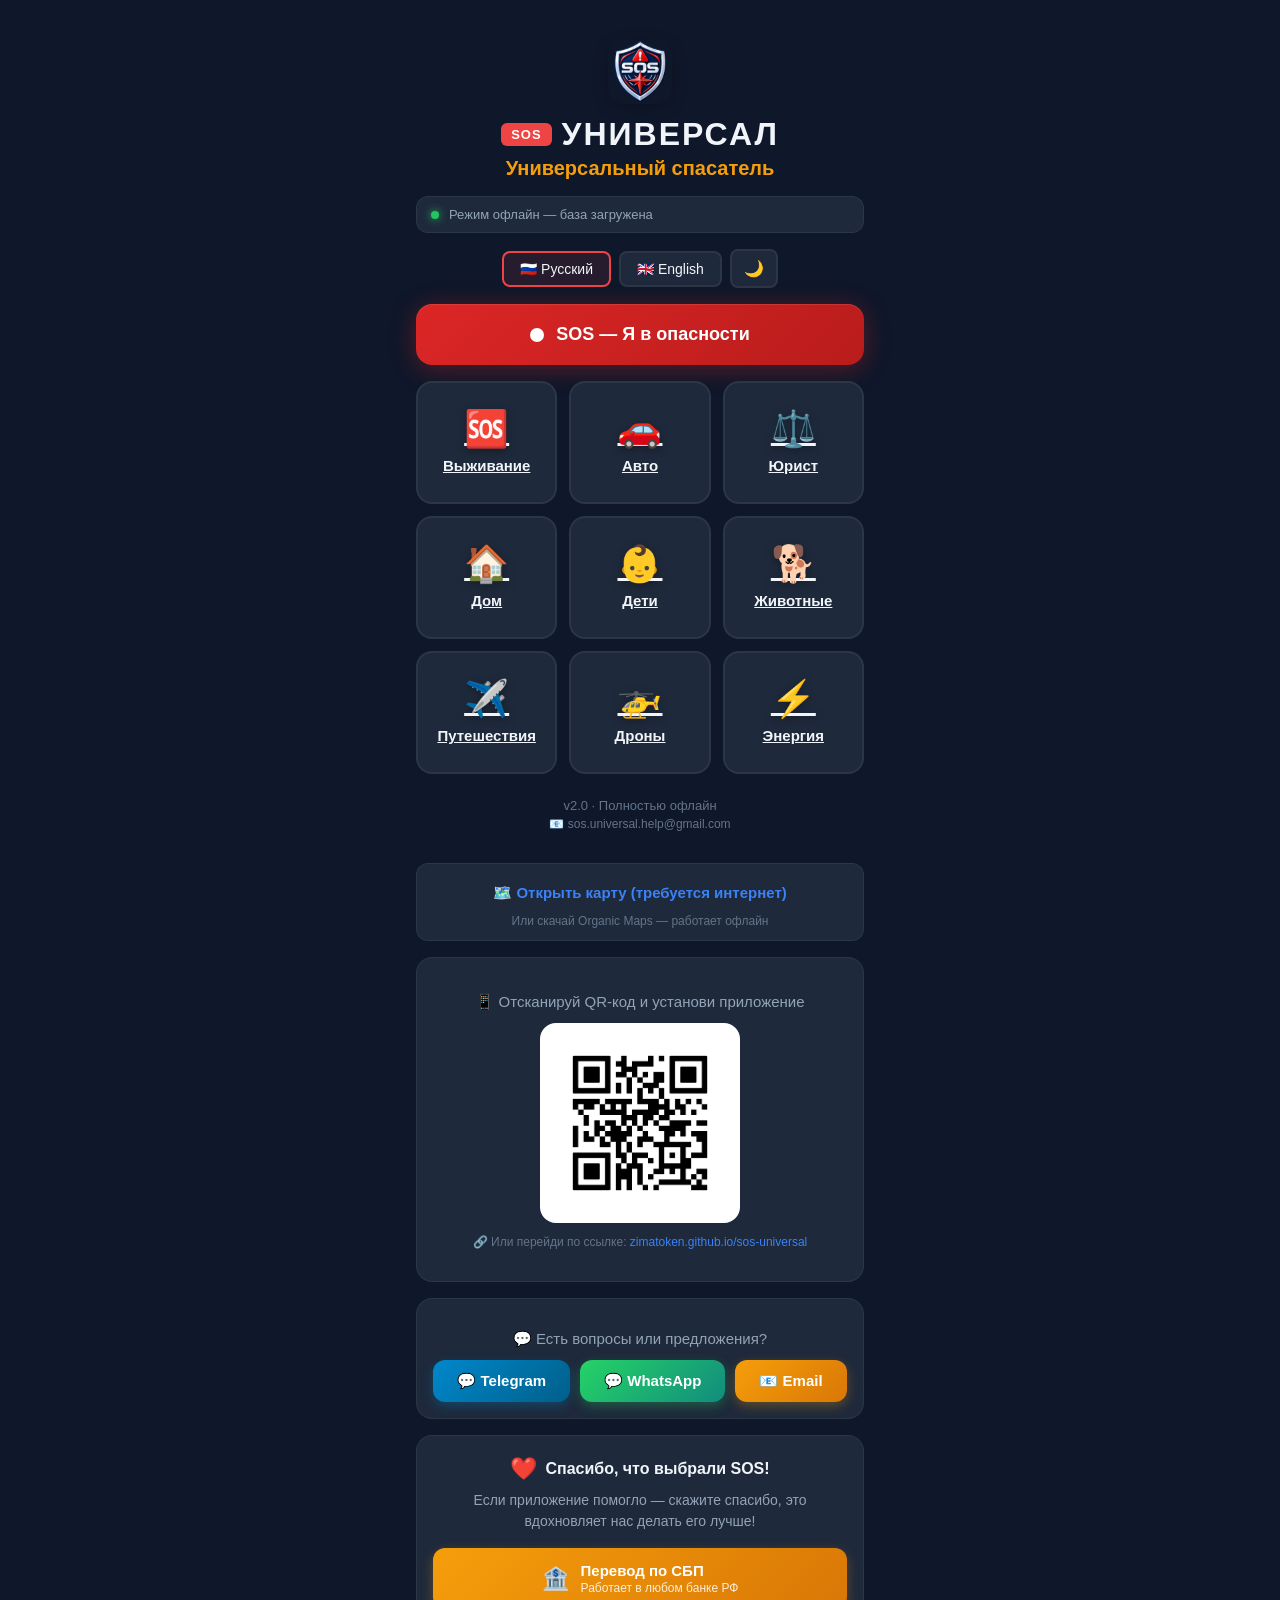
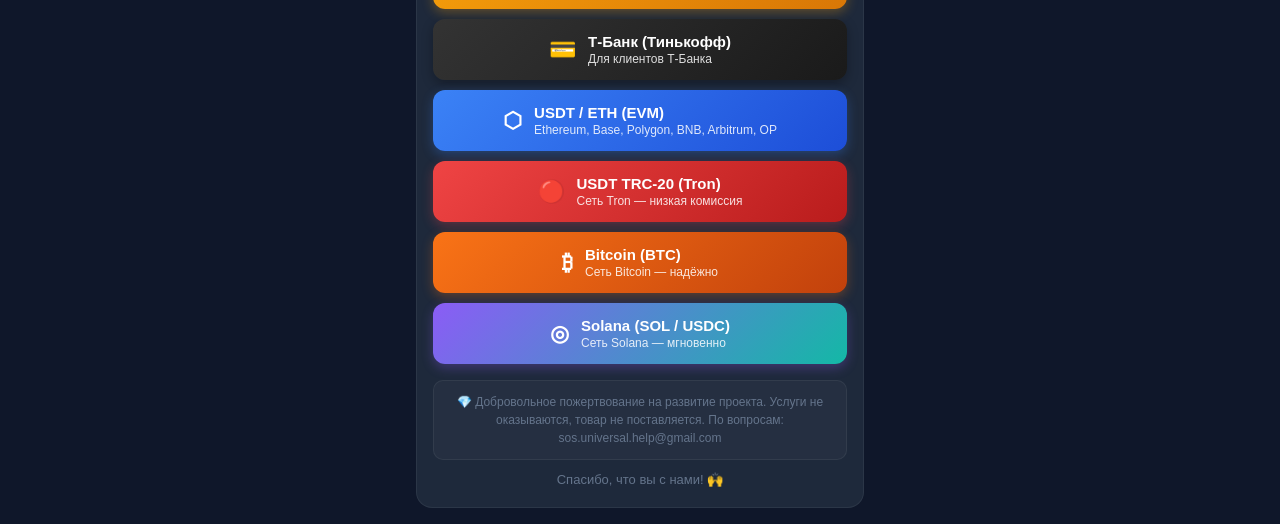
==== commit 55149826: "feat: возвращён QR-код в index.html" ====
--- a/index.html
+++ b/index.html
@@ -103,6 +103,25 @@
           🗺️ Открыть карту (требуется интернет)
         </a>
         <span class="map-hint" data-i18n="map_hint">Или скачай Organic Maps — работает офлайн</span>
+      </div>
+
+      <!-- ========================================== -->
+      <!-- QR-КОД ДЛЯ БЫСТРОЙ УСТАНОВКИ -->
+      <!-- ========================================== -->
+      <div class="qr-block">
+        <p class="qr-title">📱 Отсканируй QR-код и установи приложение</p>
+        <div class="qr-wrap">
+          <img src="./assets/images/qr-code.png" 
+               alt="QR-код для установки SOS UNIVERSAL" 
+               id="qrImage"
+               onerror="this.parentElement.innerHTML='<p style=\'color:#333;font-size:14px;\'>QR-код скоро появится</p>'">
+        </div>
+        <p class="qr-link">
+          🔗 Или перейди по ссылке: 
+          <a href="https://zimatoken.github.io/sos-universal/" target="_blank">
+             zimatoken.github.io/sos-universal
+          </a>
+        </p>
       </div>
 
       <!-- ========================================== -->
@@ -391,4 +410,4 @@
     });
   </script>
 </body>
-</html>+</html>
--- a/css/styles.css
+++ b/css/styles.css
@@ -1226,6 +1226,63 @@
 }
 
 /* ============================================
+   QR-BLOCK — быстрая установка
+   ============================================ */
+
+.qr-block {
+  margin-top: 16px;
+  padding: 20px;
+  background: var(--card);
+  border-radius: 16px;
+  border: 1px solid var(--border);
+  text-align: center;
+}
+
+.qr-title {
+  color: var(--text2);
+  margin-bottom: 12px;
+  font-size: 15px;
+  font-weight: 500;
+}
+
+.qr-wrap {
+  display: flex;
+  justify-content: center;
+  align-items: center;
+  background: #ffffff;
+  padding: 16px;
+  border-radius: 16px;
+  max-width: 200px;
+  margin: 0 auto;
+}
+
+.qr-wrap img {
+  width: 100%;
+  height: auto;
+  display: block;
+}
+
+.qr-link {
+  color: var(--text3);
+  margin-top: 12px;
+  font-size: 12px;
+}
+
+.qr-link a {
+  color: var(--water);
+  text-decoration: none;
+  word-break: break-all;
+}
+
+.qr-link a:hover {
+  text-decoration: underline;
+}
+
+[data-theme="light"] .qr-wrap {
+  background: #f8fafc;
+}
+
+/* ============================================
    FEEDBACK BLOCK — обратная связь
    ============================================ */
 
